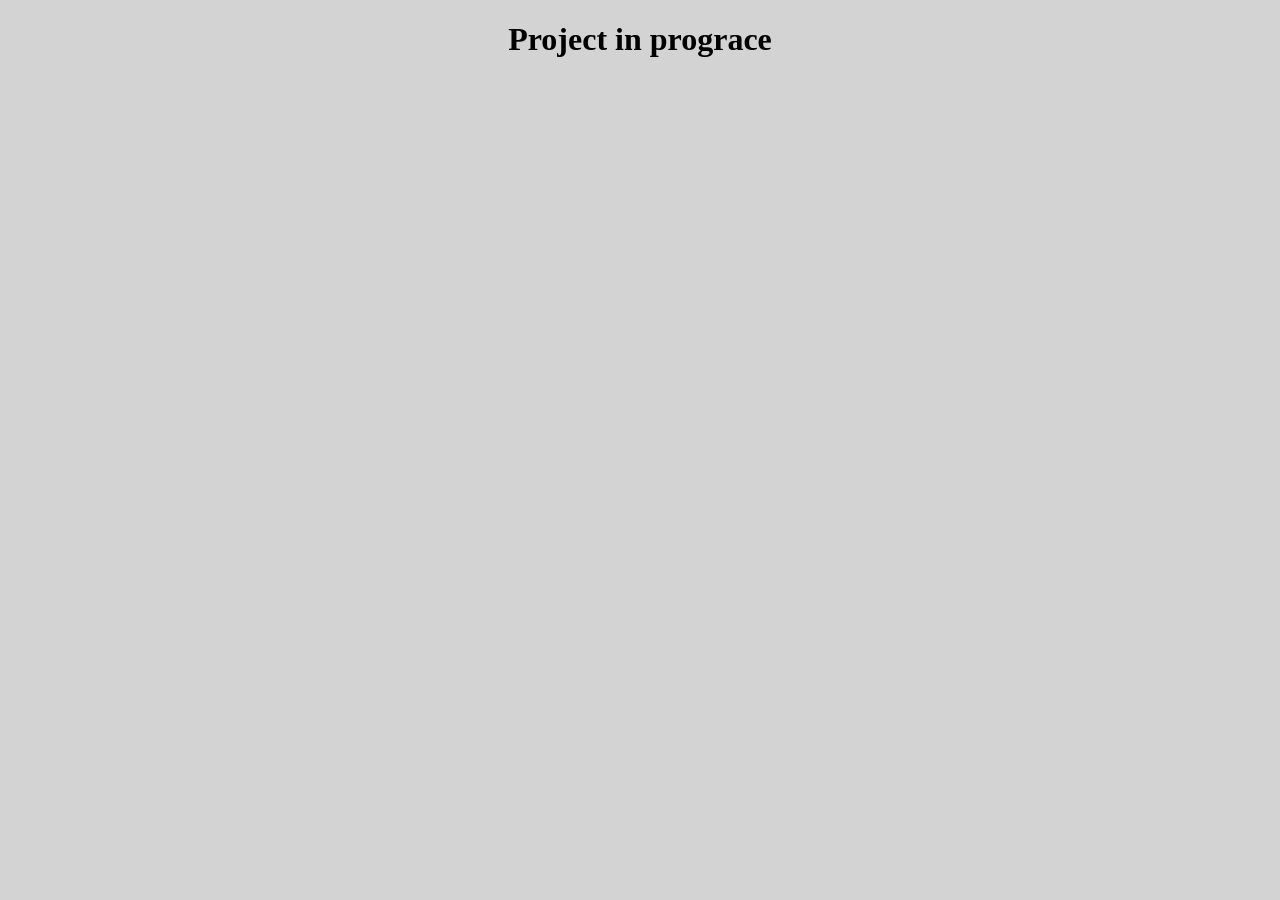
==== shelter/index.html @ 6460d722 "feat: add style file" ====
<!DOCTYPE html>
<html lang="en">

<head>
    <meta charset="UTF-8">
    <meta name="viewport" content="width=device-width, initial-scale=1.0">
    <link rel="stylesheet" href="./src/scss/style.css">
    <link rel="shortcut icon" href="#!" type="image/x-icon">
    <title>Shelter</title>
</head>

<body>
    <h1>
        Project in prograce
    </h1>

    <script src="./index.js"></script>
</body>

</html>
---- shelter/src/scss/style.css ----
body {
  background-color: lightgray;
  display: flex;
  justify-content: center;
  align-items: center;
  width: 100%;
  margin: 0 auto;
  height: 100%;
}/*# sourceMappingURL=style.css.map */
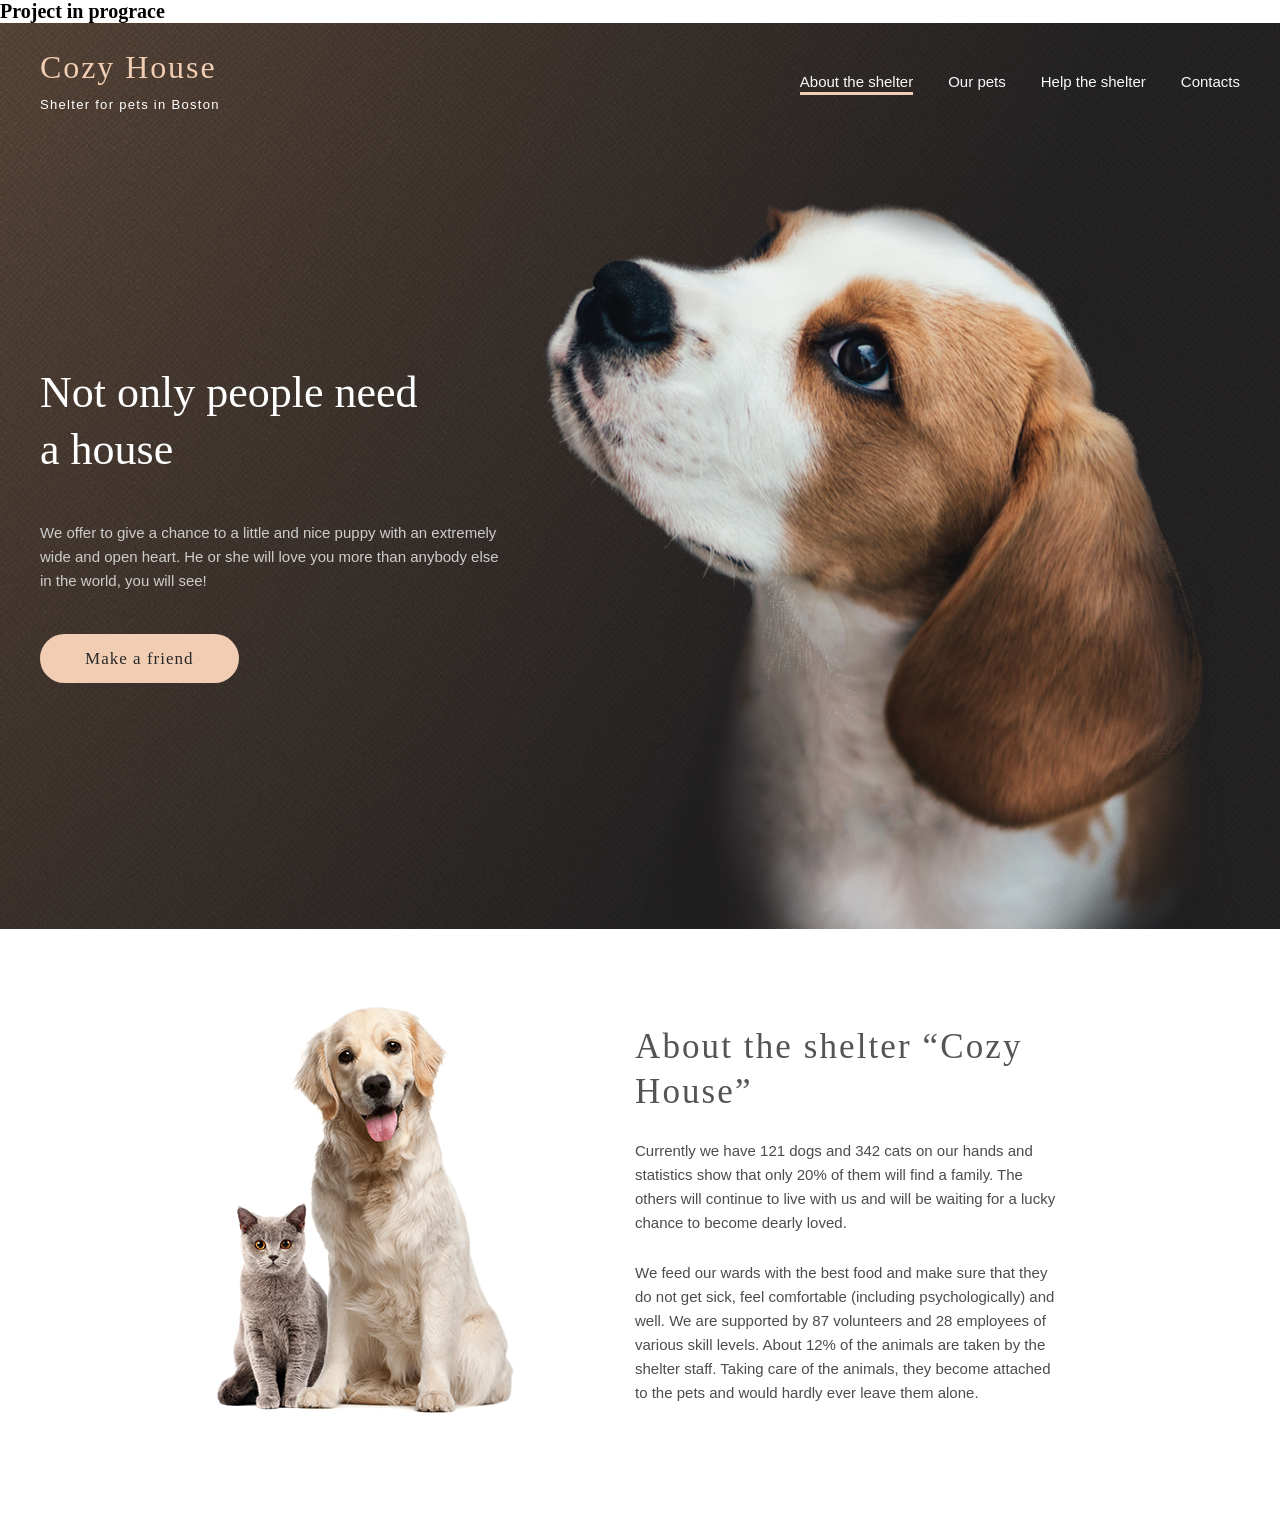
==== commit 75a95092: "feat:add head and about sections" ====
--- a/shelter/index.html
+++ b/shelter/index.html
@@ -5,7 +5,7 @@
     <meta charset="UTF-8">
     <meta name="viewport" content="width=device-width, initial-scale=1.0">
     <link rel="stylesheet" href="./src/scss/style.css">
-    <link rel="shortcut icon" href="#!" type="image/x-icon">
+    <link rel="shortcut icon" href="./assets/favicon/start-screen-puppy.ico" type="image/x-icon">
     <title>Shelter</title>
 </head>
 
@@ -13,7 +13,94 @@
     <h1>
         Project in prograce
     </h1>
-
+    <header class="header ">
+        <div class="wrapper wrap">
+            <div class="logo">
+                <h2 class="logo font-Georgia">
+                    <a href="#!" class="logo-link">
+                        Cozy House
+                    </a>
+                </h2>
+                <p class="logo-text font-Arial">
+                    Shelter for pets in Boston
+                </p>
+            </div>
+            <nav class="header-nav">
+                <ul class="header-list">
+                    <li class="header-item">
+                        <a href="#!" class="header-link active disabled-cursor text-nav-links font-Arial">
+                            About the shelter
+                        </a>
+                    </li>
+                    <li class="header-item">
+                        <a href="./assets/pages/pets.html" class="header-link text-nav-links font-Arial">
+                            Our pets
+                        </a>
+                    </li>
+                    <li class="header-item">
+                        <a href="#help" class="header-link text-nav-links font-Arial">
+                            Help the shelter
+                        </a>
+                    </li>
+                    <li class="header-item">
+                        <a href="#contacts" class="header-link text-nav-links font-Arial">
+                            Contacts
+                        </a>
+                    </li>
+                </ul>
+            </nav>
+        </div>
+        <section class="not-only wrap">
+            <div class="not-only__container">
+                <div class="not-only__content">
+                    <h1 class="not-only__h1 font-Georgia">
+                        Not only people need a house
+                    </h1>
+                    <p class="not-only__text font-Arial">
+                        We offer to give a chance to a little and nice puppy with an extremely wide and open
+                        heart.
+                        He or she will love you more than anybody else in the world, you will see!
+                    </p>
+                    <a href="#friends" class="btn font-Georgia not-only__btn">Make a friend
+                        <!-- <button class="btn not-only__btn font-Georgia">
+                            Make a friend
+                        </button> -->
+                    </a>
+                </div>
+                <img src="./src/img/start-screen-puppy.png" alt="dog" class="not-only__img">
+            </div>
+        </section>
+    </header>
+    <main class="main">
+        <div class="wrpper">
+            <section class="about">
+                <div class="wrap">
+                    <div class="about-container">
+                        <img src="./src/img/about-pets.png" alt="dogs" class="about-img">
+                        <div class="about-contant">
+                            <h2 class="about__h2 font-Georgia text-h2-dark">
+                                About the shelter “Cozy House”
+                            </h2>
+                            <p class="about__text font-Arial about__text-first text-p-dark">
+                                Currently we have 121 dogs and 342 cats on our hands and statistics show that only 20%
+                                of
+                                them will find a family. The others will continue to live with us and will be waiting
+                                for a
+                                lucky chance to become dearly loved.
+                            </p>
+                            <p class="about__text font-Arial text-p-dark">
+                                We feed our wards with the best food and make sure that they do not get sick, feel
+                                comfortable (including psychologically) and well. We are supported by 87 volunteers and
+                                28 employees of various skill levels. About 12% of the animals are taken by the shelter
+                                staff. Taking care of the animals, they become attached to the pets and would hardly
+                                ever leave them alone.
+                            </p>
+                        </div>
+                    </div>
+                </div>
+            </section>
+        </div>
+    </main>
     <script src="./index.js"></script>
 </body>
 
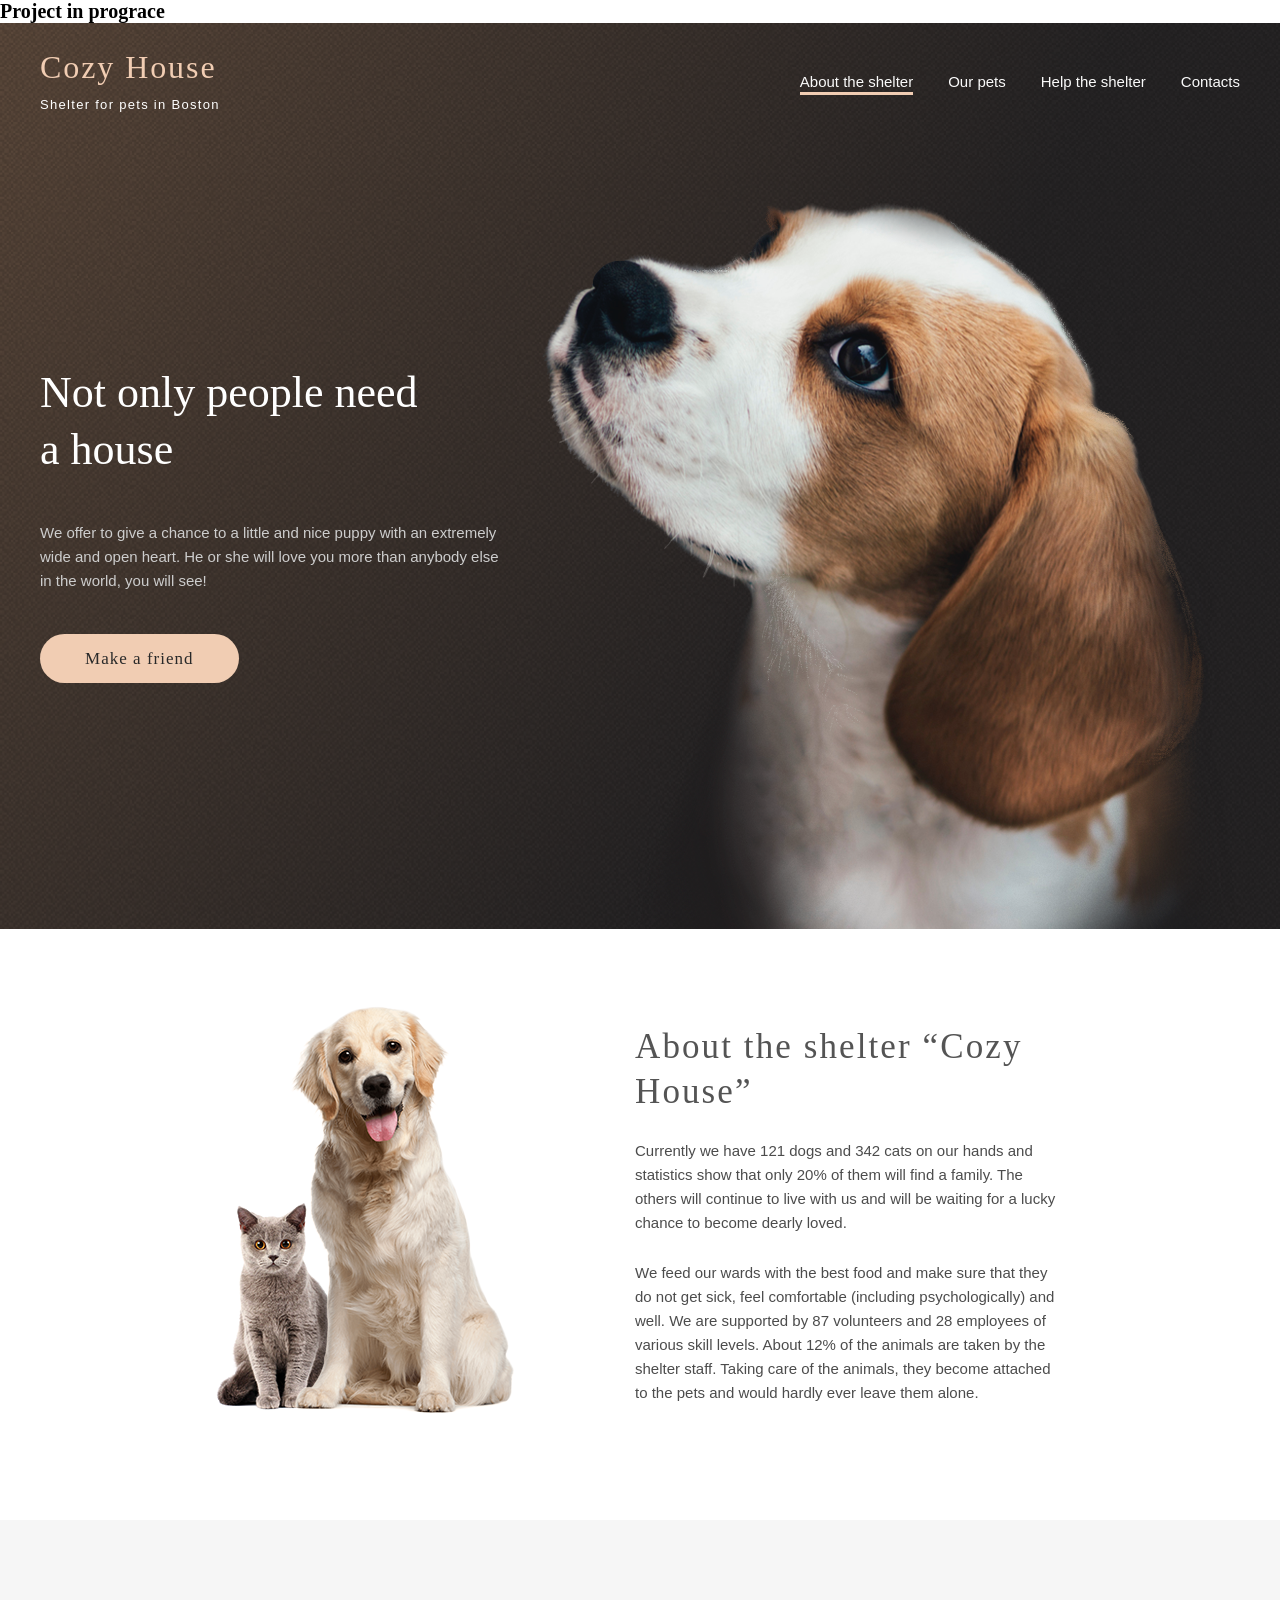
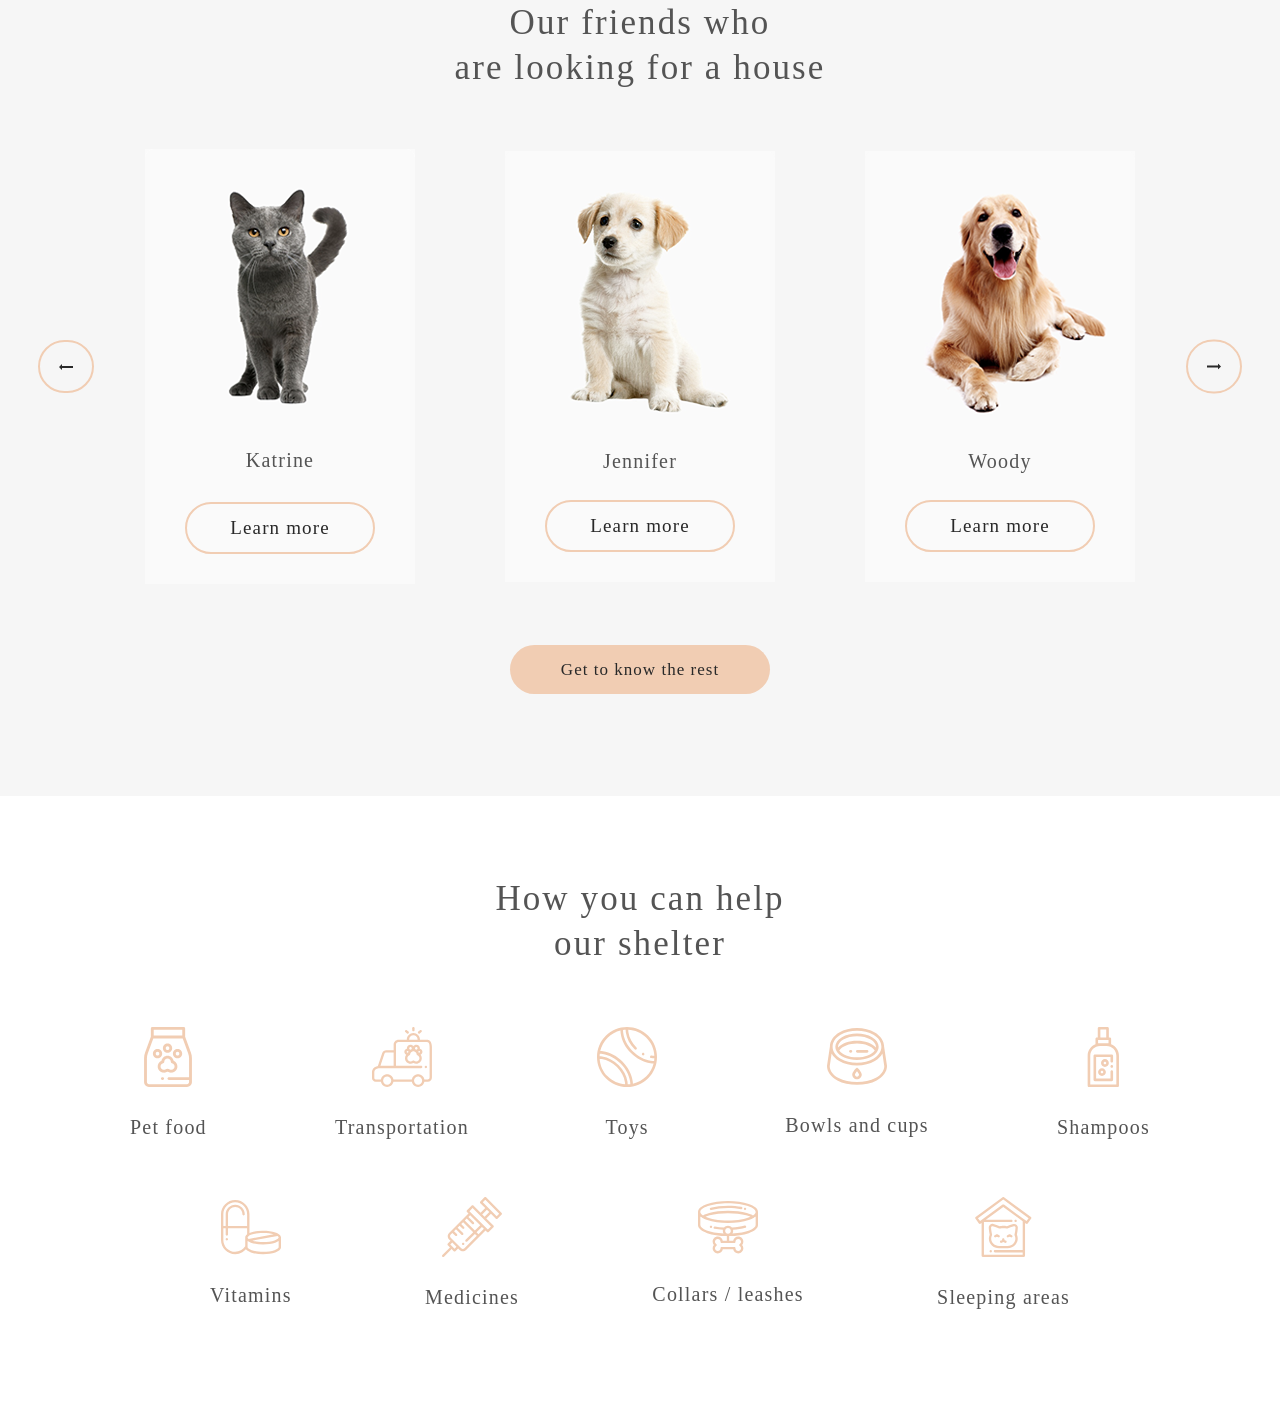
==== commit 63f42772: "feat: add our-friends and help sections" ====
--- a/shelter/index.html
+++ b/shelter/index.html
@@ -99,6 +99,280 @@
                     </div>
                 </div>
             </section>
+            <section id="friends" class="our-friends">
+                <div class="wrap">
+                    <h2 class="our-friends__h2 font-Georgia text-h2-dark">
+                        Our friends who
+                        <br>
+                        are looking for a house
+                    </h2>
+                    <div class="our-friends__container">
+                        <div class="arrow arrow-right">
+                            <svg class="slide-arrow" width="14" height="6" viewBox="0 0 14 6" fill="none"
+                                xmlns="http://www.w3.org/2000/svg">
+                                <path d="M14 2V4H3V6L0 3L3 0V2H14Z" fill="#292929" />
+                            </svg>
+                        </div>
+                        <div class="our-friend__cards">
+                            <div class="our-friends__card-content">
+                                <img src="./src/img/pets-katrine.png" alt="cat" class="pet-image">
+                                <h4 class="our-friends__card-h4 text-h4-dark">
+                                    Katrine
+                                </h4>
+                                <button class="our-friend_card-btn btn-friends">
+                                    Learn more
+                                </button>
+                            </div>
+                            <div class="our-friends__card-content">
+                                <img src="./src/img/pets-jennifer.png" alt="cat" class="pet-image">
+                                <h4 class="our-friends__card-text text-h4-dark">
+                                    Jennifer
+                                </h4>
+                                <button class="our-friend_card-btn btn-friends">
+                                    Learn more
+                                </button>
+                            </div>
+                            <div class="our-friends__card-content">
+                                <img src="./src/img/pets-woody.png" alt="cat" class="pet-image">
+                                <h4 class="our-friends__card-text text-h4-dark">
+                                    Woody
+                                </h4>
+                                <button class="our-friend_card-btn btn-friends">
+                                    Learn more
+                                </button>
+                            </div>
+                        </div>
+                        <div class="arrow arrow-left">
+                            <svg class="slide-arrow" width="14" height="6" viewBox="0 0 14 6" fill="none"
+                                xmlns="http://www.w3.org/2000/svg">
+                                <path d="M14 2V4H3V6L0 3L3 0V2H14Z" fill="#292929" />
+                            </svg>
+                        </div>
+                    </div>
+                    <a href="./src/pages/pets.html" class="our-friends-link btn">
+                        Get to know the rest
+                    </a>
+                    <div class="stretch"></div>
+                </div>
+            </section>
+            <section id="help" class="help">
+                <div class="wrap">
+                    <h2 class="help-h2 font-Georgia text-h2-dark">
+                        How you can help
+                        <br>
+                        our shelter
+                    </h2>
+                    <div class="help-container">
+                        <div class="help-card">
+                            <div class="help-picture">
+                                <svg width="48" height="60" viewBox="0 0 48 60" fill="none"
+                                    xmlns="http://www.w3.org/2000/svg">
+                                    <path
+                                        d="M46.8978 25.4978L41.1429 9.7473V1.42852C41.1429 0.639609 40.5032 0 39.7144 0H8.28585C7.49694 0 6.85733 0.639727 6.85733 1.42852V9.74719L1.10214 25.4978C0.419274 27.3636 0.0703893 29.335 0.0714747 31.3219V55.0765C0.0714747 57.7913 2.28011 60 4.99499 60H43.005C45.7199 60 47.9285 57.7913 47.9285 55.0765V31.3219C47.9285 29.329 47.5817 27.3694 46.8978 25.4978ZM9.71425 2.85715H38.2857V8.57145H9.71425V2.85715ZM45.0715 50.1321H24.9077C24.1188 50.1321 23.4792 50.7718 23.4792 51.5606C23.4792 52.3495 24.1189 52.9891 24.9077 52.9891H45.0715V55.0763C45.0715 56.2157 44.1445 57.1427 43.005 57.1427H4.99499C3.85558 57.1427 2.92862 56.2158 2.92862 55.0763V31.3219C2.92774 29.6695 3.21788 28.03 3.78573 26.4783L9.28475 11.4286H38.7152L44.2142 26.4783C44.7821 28.03 45.0722 29.6695 45.0714 31.3219L45.0715 50.1321Z"
+                                        fill="#F1CDB3" />
+                                    <path
+                                        d="M29.6169 33.805C29.1505 30.8772 26.6078 28.632 23.5505 28.632C20.4932 28.632 17.9504 30.8772 17.484 33.805C15.067 34.7989 13.4857 37.2756 13.6899 39.9659C13.9175 42.9637 16.3506 45.392 19.349 45.6148C20.5071 45.7011 21.6572 45.4628 22.6751 44.9259C23.2315 44.6328 23.8697 44.6326 24.4256 44.926C25.3085 45.3908 26.2914 45.6331 27.2891 45.632C27.4429 45.632 27.5974 45.6263 27.7516 45.6149C30.7502 45.3923 33.1832 42.9638 33.411 39.966C33.6152 37.2756 32.0339 34.7989 29.6169 33.805ZM30.562 39.7495C30.4405 41.35 29.1415 42.6466 27.5402 42.7655C26.9176 42.8126 26.3013 42.6851 25.7586 42.3986C25.0781 42.0394 24.3201 41.8517 23.5506 41.8517C22.781 41.8517 22.0231 42.0394 21.3425 42.3986C20.7999 42.6849 20.1849 42.8123 19.5608 42.7655C17.9597 42.6467 16.6606 41.3501 16.5391 39.7495C16.4143 38.1062 17.5296 36.6124 19.1331 36.2746C19.4588 36.206 19.7503 36.0259 19.9573 35.7653C20.1643 35.5047 20.2739 35.18 20.2671 34.8473L20.2648 34.775C20.2648 32.9632 21.7386 31.4893 23.5505 31.4893C25.3623 31.4893 26.8362 32.9632 26.8362 34.7698L26.834 34.8473C26.827 35.1801 26.9366 35.5048 27.1436 35.7654C27.3507 36.026 27.6423 36.2061 27.968 36.2746C29.5717 36.6124 30.6868 38.1062 30.562 39.7495Z"
+                                        fill="#F1CDB3" />
+                                    <path
+                                        d="M23.5506 25.7751C26.1108 25.7751 28.1934 23.6924 28.1934 21.1322C28.1934 18.572 26.1108 16.4893 23.5506 16.4893C20.9904 16.4893 18.9077 18.5721 18.9077 21.1322C18.9077 23.6923 20.9906 25.7751 23.5506 25.7751ZM23.5506 19.3465C24.5353 19.3465 25.3363 20.1475 25.3363 21.1322C25.3363 22.1169 24.5353 22.9179 23.5506 22.9179C22.5659 22.9179 21.7649 22.1169 21.7649 21.1322C21.7649 20.1475 22.566 19.3465 23.5506 19.3465Z"
+                                        fill="#F1CDB3" />
+                                    <path
+                                        d="M18.1935 26.6561C18.1935 24.0959 16.1107 22.0132 13.5506 22.0132C10.9905 22.0132 8.90777 24.096 8.90777 26.6561C8.90777 29.2162 10.9904 31.2989 13.5506 31.2989C16.1108 31.2989 18.1935 29.2162 18.1935 26.6561ZM13.5506 28.4418C12.5659 28.4418 11.7649 27.6408 11.7649 26.6561C11.7649 25.6714 12.5659 24.8704 13.5506 24.8704C14.5353 24.8704 15.3363 25.6714 15.3363 26.6561C15.3363 27.6408 14.5352 28.4418 13.5506 28.4418Z"
+                                        fill="#F1CDB3" />
+                                    <path
+                                        d="M33.5506 22.0131C30.9904 22.0131 28.9077 24.0959 28.9077 26.656C28.9077 29.216 30.9906 31.2988 33.5506 31.2988C36.1107 31.2988 38.1934 29.2162 38.1934 26.656C38.1934 24.0958 36.1107 22.0131 33.5506 22.0131ZM33.5506 28.4418C32.5658 28.4418 31.7649 27.6408 31.7649 26.6561C31.7649 25.6714 32.5659 24.8704 33.5506 24.8704C34.5353 24.8704 35.3363 25.6714 35.3363 26.6561C35.3363 27.6408 34.5353 28.4418 33.5506 28.4418Z"
+                                        fill="#F1CDB3" />
+                                    <path
+                                        d="M18.6934 50.1322H18.3465C17.5576 50.1322 16.918 50.7719 16.918 51.5607C16.918 52.3496 17.5577 52.9892 18.3465 52.9892H18.6934C19.4823 52.9892 20.1219 52.3495 20.1219 51.5607C20.122 50.7719 19.4824 50.1322 18.6934 50.1322Z"
+                                        fill="#F1CDB3" />
+                                </svg>
+                            </div>
+                            <h4 class="help__card-h4 text-h4-dark">
+                                Pet food
+                            </h4>
+                        </div>
+                        <div class="help-card">
+                            <div class="help-picture">
+                                <svg width="61" height="60" viewBox="0 0 61 60" fill="none"
+                                    xmlns="http://www.w3.org/2000/svg">
+                                    <path
+                                        d="M56.0044 12.7115H48.9814V12.5095C48.9814 8.87665 46.026 5.92118 42.3932 5.92118C38.7603 5.92118 35.8049 8.87665 35.8049 12.5095V12.7115H27.5571C24.8414 12.7115 22.6321 14.9209 22.6321 17.6365V23.2009H15.2458C13.4838 23.2009 11.9176 24.2562 11.2558 25.8893C11.2462 25.9133 11.2373 25.9375 11.2291 25.962L6.96808 38.8689C6.9294 38.8919 6.88007 38.9191 6.81866 38.9498C6.57503 39.0714 6.11929 39.2568 5.33507 39.4484C4.09062 39.7499 2.9839 40.4616 2.19323 41.4688C1.40255 42.4759 0.973964 43.72 0.976513 45.0004V51.0987C0.976513 53.1406 2.63765 54.8018 4.67952 54.8018L9.90374 54.802C10.4553 57.7562 13.0514 59.9999 16.1632 59.9999C19.2749 59.9999 21.8709 57.7561 22.4226 54.8021L40.8472 54.8024C41.3989 57.7564 43.9949 59.9999 47.1066 59.9999C50.2181 59.9999 52.8141 57.7565 53.3659 54.8026L56.6836 54.8027C59.2232 54.8027 60.9294 53.0963 60.9294 50.5568V20.08C60.9294 13.4295 57.4851 12.7115 56.0044 12.7115ZM38.1486 12.5095C38.1486 10.169 40.0527 8.26493 42.3932 8.26493C44.7336 8.26493 46.6377 10.169 46.6377 12.5095V12.7115H38.1486V12.5095ZM13.4413 26.7379C13.591 26.3833 13.8422 26.0809 14.1632 25.8686C14.4842 25.6563 14.8609 25.5436 15.2457 25.5447H22.6319V38.8266H9.45022L13.4413 26.7379ZM16.1632 57.6562C13.9435 57.6562 12.1377 55.8504 12.1377 53.6307C12.1377 53.6033 12.1392 53.5762 12.1398 53.5488C12.1406 53.5069 12.1408 53.465 12.143 53.4234C12.1433 53.4168 12.1441 53.4104 12.1445 53.4038C12.2626 51.2894 14.02 49.6052 16.1632 49.6052C18.1026 49.6052 19.7262 50.9841 20.105 52.8129L20.1067 52.82C20.1194 52.882 20.1305 52.9445 20.1403 53.0076L20.1422 53.018C20.1492 53.0638 20.1544 53.1101 20.1598 53.1564C20.1622 53.1775 20.1656 53.1983 20.1677 53.2194C20.1714 53.2554 20.1734 53.2921 20.176 53.3285C20.1784 53.3602 20.1817 53.3916 20.1833 53.4235C20.185 53.4563 20.185 53.4896 20.1858 53.5226C20.1867 53.5586 20.1885 53.5944 20.1885 53.6306C20.1887 55.8504 18.3828 57.6562 16.1632 57.6562ZM47.1066 57.6562C44.8869 57.6562 43.081 55.8504 43.081 53.6307C43.081 53.5783 43.083 53.5263 43.085 53.4743C43.0856 53.4576 43.0855 53.4405 43.0863 53.4238C43.0883 53.3852 43.0921 53.3471 43.0951 53.3088C43.0975 53.2791 43.0989 53.2491 43.1019 53.2196C43.1032 53.207 43.1053 53.1947 43.1066 53.1823C43.1202 53.06 43.1386 52.939 43.163 52.8203C43.1637 52.8168 43.1646 52.8134 43.1654 52.8099C43.5455 50.9826 45.168 49.6053 47.1066 49.6053C47.6614 49.6053 48.1905 49.7181 48.6719 49.9222C50.1163 50.5341 51.1319 51.966 51.1319 53.6308C51.1319 55.8504 49.3262 57.6562 47.1066 57.6562ZM56.6836 52.4588L53.3678 52.4587C53.3639 52.4379 53.3589 52.4175 53.3548 52.3968C53.3272 52.2591 53.2954 52.1222 53.2595 51.9864C53.2435 51.927 53.2267 51.8679 53.209 51.809C53.198 51.7724 53.1872 51.7358 53.1757 51.6994C53.156 51.6382 53.1353 51.5772 53.1137 51.5166C53.1022 51.4842 53.0913 51.4513 53.0793 51.4191C53.0531 51.3492 53.0257 51.2799 52.997 51.211C52.988 51.1892 52.9798 51.1669 52.9705 51.1452C52.9318 51.0542 52.891 50.9641 52.8482 50.875C52.8428 50.8639 52.8369 50.8532 52.8315 50.8422C52.7941 50.7656 52.7552 50.6897 52.7148 50.6146C52.6999 50.5871 52.6841 50.5602 52.6689 50.5329C52.6367 50.4749 52.6036 50.4175 52.5696 50.3606C52.5511 50.3297 52.5319 50.2995 52.5128 50.2689C52.4605 50.1846 52.4061 50.1016 52.3495 50.0201C52.2939 49.9395 52.2365 49.8602 52.1773 49.7821C52.1403 49.7337 52.1026 49.6858 52.0643 49.6385C52.0414 49.6102 52.0189 49.5819 51.9956 49.554C51.9539 49.5043 51.9114 49.4553 51.8682 49.4069C51.8469 49.383 51.8262 49.3585 51.8045 49.3349C51.7507 49.2763 51.6958 49.2188 51.6398 49.1623C51.6278 49.1501 51.6163 49.1374 51.6041 49.1253C51.535 49.0563 51.4644 48.989 51.3922 48.9233C51.3769 48.9092 51.3608 48.896 51.3452 48.882C51.2887 48.8315 51.2316 48.7815 51.1732 48.7329C51.1476 48.7116 51.1213 48.6912 51.0954 48.6704C51.046 48.6304 50.996 48.5911 50.9455 48.5525C50.9157 48.53 50.8856 48.5081 50.8555 48.4861C50.7281 48.3927 50.5972 48.3043 50.463 48.221C50.4302 48.2004 50.3973 48.1802 50.364 48.1602C50.3121 48.1292 50.2596 48.0993 50.2068 48.0698C50.1743 48.0516 50.1419 48.0331 50.1091 48.0155C50.0517 47.9847 49.9935 47.9553 49.935 47.9262C49.9059 47.9117 49.8772 47.8966 49.8479 47.8826C49.7713 47.8461 49.694 47.8111 49.616 47.7776C49.6041 47.7725 49.5923 47.7667 49.5803 47.7616C49.4896 47.7233 49.398 47.6871 49.3056 47.6531C49.2792 47.6433 49.2524 47.6348 49.2258 47.6254C49.1594 47.602 49.093 47.5789 49.0257 47.5575C48.9905 47.5464 48.9548 47.5363 48.9193 47.5258C48.8597 47.5081 48.7999 47.4906 48.7396 47.4746C48.7009 47.4643 48.662 47.4549 48.623 47.4453C48.5245 47.421 48.4254 47.3992 48.3259 47.3798C48.2669 47.3684 48.2078 47.3578 48.1485 47.348C48.1078 47.3413 48.0671 47.3345 48.0262 47.3287C47.9646 47.3199 47.9028 47.3121 47.841 47.3051C47.8017 47.3006 47.7626 47.2956 47.7231 47.2919C47.6545 47.2856 47.5859 47.2803 47.5172 47.2762C47.4835 47.2741 47.4503 47.271 47.4165 47.2694C47.3132 47.2643 47.2098 47.2617 47.1064 47.2615C47.0025 47.2615 46.8991 47.2645 46.7964 47.2694C46.7626 47.271 46.7292 47.2741 46.6956 47.2762C46.6268 47.2806 46.5581 47.2853 46.4899 47.2919C46.4503 47.2958 46.4112 47.3007 46.3718 47.3052C46.3099 47.3124 46.2482 47.3199 46.1869 47.3288C46.1459 47.3348 46.105 47.3415 46.0642 47.3483C45.9641 47.3649 45.8644 47.3838 45.7651 47.4049C45.7068 47.4175 45.6486 47.431 45.5906 47.4453C45.5512 47.4549 45.512 47.4645 45.473 47.4748C45.4132 47.4906 45.354 47.5079 45.295 47.5254C45.2589 47.5362 45.2225 47.5464 45.1867 47.5578C45.121 47.5788 45.0556 47.601 44.9906 47.6242C44.9627 47.6341 44.9345 47.6431 44.9067 47.6534C44.8146 47.6874 44.7234 47.7233 44.6334 47.7613C44.6185 47.7677 44.604 47.7747 44.5891 47.7812C44.514 47.8136 44.4395 47.847 44.3659 47.8822C44.3348 47.897 44.3045 47.913 44.2737 47.9283C44.2172 47.9566 44.1607 47.9849 44.1051 48.0147C44.0708 48.0331 44.0369 48.0524 44.003 48.0715C43.9518 48.1001 43.901 48.1293 43.8506 48.1592C43.7321 48.2304 43.6158 48.3051 43.5019 48.3833C43.4545 48.416 43.4076 48.4494 43.3611 48.4835C43.3291 48.5068 43.297 48.53 43.2655 48.5539C43.2173 48.5904 43.1701 48.6281 43.123 48.6659C43.0946 48.6888 43.0659 48.711 43.0379 48.7343C42.9838 48.7795 42.9308 48.826 42.8782 48.8727C42.8586 48.8901 42.8386 48.9069 42.8193 48.9244C42.7481 48.9892 42.6785 49.0556 42.6104 49.1235C42.5932 49.1406 42.5769 49.1587 42.5598 49.176C42.5093 49.2276 42.4591 49.2795 42.4103 49.3328C42.3859 49.3595 42.3623 49.387 42.3384 49.414C42.2982 49.4594 42.2583 49.5049 42.2194 49.5514C42.1941 49.5817 42.1694 49.6126 42.1447 49.6434C42.1086 49.6881 42.073 49.7331 42.0381 49.7788C41.9544 49.889 41.8742 50.0018 41.7975 50.1169C41.7655 50.165 41.7346 50.2137 41.704 50.2627C41.683 50.2962 41.6618 50.3296 41.6415 50.3635C41.6099 50.4161 41.5796 50.4695 41.5496 50.5232C41.5321 50.5545 41.5139 50.5854 41.4968 50.6172C41.4607 50.684 41.4264 50.752 41.3927 50.8202C41.3832 50.8394 41.373 50.858 41.3638 50.8774C41.3216 50.965 41.2815 51.0536 41.2434 51.143C41.2318 51.1703 41.2214 51.1982 41.2102 51.2258C41.1843 51.2889 41.1587 51.3523 41.1348 51.4165C41.1214 51.4524 41.1094 51.4887 41.0966 51.5247C41.0764 51.5817 41.057 51.6389 41.0384 51.6964C41.0258 51.7355 41.0142 51.7751 41.0024 51.8146C40.9736 51.911 40.9471 52.008 40.923 52.1056C40.9091 52.162 40.8961 52.2187 40.8837 52.2758C40.8746 52.3171 40.8657 52.3585 40.8575 52.4001C40.8537 52.4198 40.8489 52.4391 40.8452 52.4588L22.4241 52.4585C22.4202 52.4382 22.4154 52.4181 22.4114 52.3979C22.4035 52.3578 22.3949 52.3181 22.3863 52.2783C22.3523 52.1215 22.3122 51.9659 22.2662 51.8122C22.2548 51.774 22.2435 51.7358 22.2314 51.6978C22.2124 51.6389 22.1926 51.5804 22.1719 51.5221C22.1596 51.4872 22.1477 51.452 22.1348 51.4174C22.1104 51.3522 22.0848 51.2875 22.0581 51.2232C22.0473 51.1967 22.0372 51.1697 22.026 51.1435C21.9878 51.0538 21.9476 50.965 21.9053 50.8771C21.8967 50.8594 21.8873 50.8423 21.8787 50.8247C21.8444 50.7548 21.8089 50.6855 21.772 50.6169C21.7554 50.5859 21.7376 50.5556 21.7203 50.525C21.6899 50.4707 21.6593 50.4166 21.6273 50.3634C21.6071 50.3297 21.5862 50.2968 21.5654 50.2636C21.5347 50.2143 21.5034 50.1654 21.4713 50.1169C21.3946 50.0019 21.3144 49.8893 21.2309 49.7792C21.196 49.7335 21.1604 49.6885 21.1243 49.6438C21.0995 49.613 21.0748 49.582 21.0494 49.5516C21.0105 49.5055 20.971 49.4598 20.9309 49.4147C20.9067 49.3876 20.883 49.3599 20.8585 49.3331C20.8103 49.2803 20.7606 49.2289 20.7105 49.1778C20.693 49.1599 20.6762 49.1413 20.6584 49.1238C20.5904 49.0559 20.5209 48.9897 20.4499 48.925C20.4302 48.907 20.4096 48.89 20.3897 48.8722C20.3376 48.8255 20.2848 48.7798 20.2312 48.7349C20.2029 48.7114 20.1738 48.6888 20.1451 48.6657C20.0985 48.6282 20.0516 48.5908 20.0038 48.5546C19.972 48.5304 19.9397 48.5071 19.9075 48.4836C19.8612 48.4497 19.8145 48.4165 19.7674 48.3838C19.6868 48.3285 19.6049 48.2749 19.5219 48.2232C19.4875 48.2016 19.4528 48.1803 19.418 48.1594C19.3679 48.1296 19.3174 48.1006 19.2666 48.0722C19.2323 48.053 19.1982 48.0336 19.1635 48.0151C19.1082 47.9856 19.0525 47.957 18.9963 47.9293C18.9651 47.9137 18.9343 47.8975 18.9028 47.8824C18.8301 47.8478 18.7567 47.8146 18.6827 47.7827C18.6669 47.7758 18.6514 47.7683 18.6355 47.7615C18.5454 47.7234 18.4544 47.6875 18.3626 47.6536C18.3343 47.6432 18.3056 47.6341 18.2771 47.624C18.2127 47.601 18.1478 47.579 18.0826 47.558C18.0465 47.5465 18.0098 47.5362 17.9734 47.5254C17.9146 47.5078 17.8556 47.491 17.7963 47.4751C17.7571 47.4646 17.7176 47.455 17.6781 47.4454C17.5217 47.4067 17.3639 47.3743 17.2049 47.3484C17.1641 47.3417 17.1233 47.3349 17.0822 47.3289C17.0206 47.3202 16.9589 47.3123 16.8971 47.3054C16.8579 47.3008 16.8187 47.2959 16.7792 47.292C16.7107 47.2857 16.6421 47.2805 16.5734 47.2763C16.5397 47.2742 16.5064 47.2711 16.4727 47.2695C16.3694 47.2644 16.266 47.2618 16.1626 47.2617C16.0587 47.2617 15.9554 47.2646 15.8525 47.2695C15.8188 47.2711 15.7854 47.2742 15.7517 47.2763C15.683 47.2808 15.6143 47.2854 15.5461 47.292C15.5065 47.2959 15.4672 47.3008 15.4278 47.3054C15.3662 47.3123 15.3046 47.3202 15.2432 47.3289C15.2019 47.3349 15.161 47.3417 15.1201 47.3484C15.02 47.3648 14.9203 47.3837 14.8212 47.405C14.763 47.4175 14.7053 47.431 14.6476 47.4452C14.6079 47.4549 14.568 47.4646 14.5287 47.4751C14.4698 47.4909 14.4112 47.5076 14.3529 47.5251C14.3161 47.536 14.2791 47.5465 14.2425 47.558C14.178 47.5784 14.1143 47.6007 14.0507 47.6231C14.0212 47.6334 13.9916 47.6429 13.9624 47.6536C13.8708 47.6875 13.7801 47.7231 13.6905 47.761C13.6724 47.7687 13.6547 47.7773 13.6366 47.7851C13.565 47.8162 13.4938 47.8481 13.4235 47.8817C13.3907 47.8974 13.3585 47.9143 13.326 47.9306C13.2712 47.9577 13.2168 47.9855 13.1628 48.0142C13.1272 48.0333 13.0922 48.0534 13.0569 48.0732C13.0072 48.1011 12.9576 48.1292 12.9088 48.1585C12.8252 48.2086 12.7427 48.2604 12.6614 48.3141C12.6262 48.3373 12.5913 48.3608 12.5566 48.3847C12.5107 48.4163 12.4655 48.4488 12.4203 48.4816C12.3869 48.506 12.3533 48.5302 12.3204 48.5553C12.2743 48.5903 12.2291 48.6263 12.184 48.6625C12.1536 48.6869 12.1229 48.7107 12.0932 48.7356C12.0424 48.7778 11.993 48.8214 11.9436 48.8651C11.9207 48.8854 11.8972 48.9051 11.8745 48.9257C11.8043 48.9898 11.7355 49.0554 11.6681 49.1225C11.6473 49.1433 11.6273 49.1651 11.6067 49.1862C11.56 49.2342 11.5134 49.2822 11.4682 49.3315C11.4418 49.3602 11.4165 49.3899 11.3907 49.4191C11.3525 49.4623 11.3144 49.5056 11.2775 49.5499C11.2508 49.5817 11.2248 49.6143 11.1988 49.6468C11.1641 49.6897 11.13 49.7331 11.0965 49.777C11.0376 49.8544 10.9804 49.9332 10.925 50.0132C10.9007 50.0482 10.8767 50.0835 10.8531 50.1189C10.8223 50.1653 10.7925 50.2123 10.7628 50.2594C10.7408 50.2946 10.7187 50.3295 10.6973 50.3651C10.667 50.4156 10.638 50.467 10.6091 50.5183C10.5903 50.5517 10.571 50.5847 10.5527 50.6185C10.519 50.6817 10.4863 50.7454 10.4546 50.8097C10.4432 50.8327 10.431 50.8552 10.4198 50.8784C10.3781 50.9651 10.3384 51.0529 10.3005 51.1417C10.2876 51.172 10.2762 51.2028 10.2637 51.2333C10.2391 51.2936 10.2146 51.354 10.1919 51.4151C10.178 51.4525 10.1653 51.4904 10.1521 51.5281C10.1326 51.5835 10.1134 51.639 10.0955 51.695C10.0826 51.7352 10.0706 51.7757 10.0585 51.8163C10.0423 51.871 10.0264 51.9258 10.0116 51.9811C9.98547 52.0781 9.96183 52.1757 9.94065 52.2739C9.93151 52.3161 9.92237 52.3581 9.91405 52.4007C9.9103 52.4199 9.90561 52.4389 9.90198 52.4581H4.67952C3.92999 52.4581 3.32026 51.8484 3.32026 51.0987V45.0004C3.31869 44.2451 3.57146 43.5113 4.03784 42.9171C4.50422 42.323 5.15705 41.9032 5.89112 41.7254C6.55897 41.5621 7.13261 41.376 7.60101 41.1705H50.1626C50.8097 41.1705 51.3344 40.6458 51.3344 39.9986C51.3344 39.3515 50.8097 38.8267 50.1626 38.8267H24.9758V17.6365C24.9758 16.2133 26.1339 15.0552 27.5571 15.0552H56.0042C58.2503 15.0552 58.5855 18.2034 58.5855 20.08V50.5567C58.5855 52.2118 57.3939 52.4588 56.6836 52.4588Z"
+                                        fill="#F1CDB3" />
+                                    <path
+                                        d="M51.4371 24.8147C51.4372 23.2763 50.3567 21.9863 48.9149 21.6615C48.9226 21.5806 48.9287 21.4992 48.9311 21.4169C48.9579 20.4633 48.6017 19.5567 47.9282 18.864C47.2432 18.1596 46.2866 17.7557 45.3034 17.7557C44.1154 17.7557 43.0573 18.3338 42.3948 19.2239C41.7328 18.3338 40.6738 17.7557 39.4831 17.7557C38.5086 17.7557 37.5586 18.1544 36.8767 18.8498C36.1995 19.5402 35.8367 20.4483 35.8552 21.4064C35.8568 21.4923 35.8627 21.5773 35.8703 21.6618C34.4291 21.987 33.3492 23.2766 33.3492 24.8147C33.3492 26.1163 34.1229 27.2399 35.2341 27.7519C34.4513 28.7206 33.9945 29.9464 33.9945 31.2423C33.9945 34.3028 36.4843 36.7927 39.5448 36.7927C40.5529 36.7927 41.537 36.5172 42.3932 36.0051C43.254 36.5202 44.2384 36.7924 45.2415 36.7927C48.302 36.7927 50.7919 34.3028 50.7919 31.2423C50.7919 29.9462 50.3351 28.7206 49.5523 27.7519C50.6636 27.2399 51.4371 26.1163 51.4371 24.8147ZM45.3034 20.0996C45.6574 20.0996 46.0016 20.2448 46.2478 20.4979C46.4762 20.7328 46.597 21.0357 46.5883 21.3508C46.568 22.0692 45.9856 22.6602 45.2898 22.6682C45.1034 22.668 44.9191 22.6279 44.7495 22.5505C44.7285 22.5408 44.7079 22.5304 44.6868 22.5209C44.58 22.4646 44.4823 22.3927 44.3966 22.3077C44.1518 22.0648 44.0177 21.7384 44.0191 21.3885C44.022 20.6778 44.5982 20.0996 45.3034 20.0996ZM38.5498 20.491C38.6712 20.3665 38.8163 20.2677 38.9766 20.2005C39.1369 20.1332 39.3091 20.0988 39.4829 20.0994C40.1903 20.0994 40.7664 20.6762 40.7672 21.3851C40.7681 21.5579 40.7343 21.7291 40.6678 21.8885C40.6013 22.048 40.5035 22.1925 40.3801 22.3135C40.2964 22.3959 40.2013 22.466 40.0978 22.5217C40.0595 22.5391 40.0221 22.5577 39.9843 22.5758C39.8315 22.6389 39.6675 22.6704 39.5023 22.6683C38.7969 22.6567 38.212 22.0704 38.1983 21.3613C38.192 21.0374 38.3169 20.7285 38.5498 20.491ZM35.693 24.8148C35.6929 24.3245 36.0918 23.9257 36.5818 23.9257C37.0722 23.9257 37.4709 24.3245 37.4709 24.8148C37.4709 24.9155 37.4534 25.0118 37.4224 25.1022C37.3931 25.1611 37.3649 25.2207 37.3377 25.2808C37.1809 25.5341 36.9012 25.7038 36.582 25.7038C36.0918 25.7038 35.693 25.305 35.693 24.8148ZM45.2415 34.4492C44.4765 34.4489 43.7368 34.175 43.1561 33.6769C42.9438 33.4945 42.6731 33.3943 42.3932 33.3946C42.1133 33.3944 41.8426 33.4946 41.6303 33.6769C41.0496 34.175 40.3099 34.4489 39.5448 34.4492C37.7767 34.4492 36.3382 33.0107 36.3382 31.2426C36.3382 29.9023 37.1833 28.6919 38.4409 28.2307C38.6472 28.1551 38.8281 28.023 38.9629 27.8495C39.0977 27.676 39.181 27.4681 39.2033 27.2495C39.2362 26.9273 39.3176 26.6118 39.4447 26.3139C39.4865 26.2346 39.5256 26.1537 39.5608 26.0707C39.8716 25.4851 40.3571 25.0108 40.9498 24.7136C41.0008 24.6912 41.0511 24.6676 41.1011 24.6428C41.5085 24.4648 41.9485 24.3731 42.3932 24.3737C42.8513 24.3737 43.2875 24.4692 43.6828 24.6417C43.7327 24.6665 43.7831 24.6899 43.8341 24.7123C44.4279 25.0094 44.9143 25.4843 45.2256 26.0707C45.2608 26.1537 45.2999 26.2346 45.3416 26.3139C45.4688 26.6118 45.5502 26.9273 45.583 27.2495C45.6053 27.4681 45.6886 27.676 45.8235 27.8495C45.9583 28.023 46.1391 28.1551 46.3454 28.2307C47.6031 28.692 48.4481 29.9023 48.4481 31.2426C48.4481 33.0106 47.0097 34.4492 45.2415 34.4492ZM48.2045 25.7038C47.8853 25.7038 47.6056 25.5341 47.4488 25.2808C47.4216 25.2208 47.3933 25.1612 47.364 25.1022C47.3321 25.0097 47.3157 24.9126 47.3155 24.8148C47.3155 24.3245 47.7143 23.9257 48.2046 23.9257C48.6948 23.9257 49.0936 24.3245 49.0936 24.8148C49.0935 25.3049 48.6947 25.7038 48.2045 25.7038Z"
+                                        fill="#F1CDB3" />
+                                    <path
+                                        d="M56.0193 39.7758C56.0043 39.7007 55.9819 39.6273 55.9526 39.5566C55.9234 39.4857 55.8873 39.4178 55.8448 39.3539C55.8026 39.2897 55.7539 39.23 55.6995 39.1758C55.6452 39.1214 55.5856 39.0727 55.5214 39.0305C55.3933 38.9457 55.25 38.8864 55.0995 38.8559C54.9487 38.8254 54.7933 38.8254 54.6425 38.8559C54.5675 38.8712 54.4936 38.8934 54.4221 38.9227C54.3518 38.952 54.2839 38.9884 54.2206 39.0305C54.1561 39.0727 54.0964 39.1219 54.0425 39.1758C53.9884 39.2297 53.9392 39.2895 53.896 39.3539C53.8538 39.4172 53.8173 39.4852 53.7893 39.5566C53.76 39.627 53.7366 39.7008 53.7225 39.7758C53.7073 39.8508 53.6991 39.9281 53.6991 40.0043C53.6991 40.0803 53.7073 40.1578 53.7225 40.234C53.7366 40.3078 53.76 40.3816 53.7893 40.4531C53.8186 40.5234 53.855 40.5914 53.8971 40.6547C53.9392 40.7191 53.9884 40.7789 54.0425 40.8328C54.0964 40.8867 54.1561 40.9359 54.2206 40.9793C54.2839 41.0215 54.3518 41.0566 54.4221 41.0859C54.4936 41.1152 54.5675 41.1387 54.6425 41.1527C54.7176 41.168 54.7949 41.1762 54.871 41.1762C54.9471 41.1762 55.0246 41.168 55.0995 41.1527C55.1745 41.1387 55.2483 41.1152 55.3186 41.0859C55.3901 41.0566 55.4581 41.0215 55.5214 40.9793C55.5859 40.9359 55.6457 40.8867 55.6995 40.8328C55.7534 40.7789 55.8026 40.7191 55.8448 40.6547C55.8869 40.5914 55.9233 40.5234 55.9526 40.4531C55.9819 40.3816 56.0041 40.3078 56.0193 40.234C56.0346 40.1578 56.0427 40.0803 56.0427 40.0043C56.0427 39.9281 56.0346 39.8508 56.0193 39.7758Z"
+                                        fill="#F1CDB3" />
+                                    <path
+                                        d="M42.3932 0C41.7461 0 41.2213 0.524648 41.2213 1.17188V3.13359C41.2213 3.78082 41.7461 4.30547 42.3932 4.30547C43.0404 4.30547 43.565 3.7807 43.565 3.13359V1.17188C43.565 0.524648 43.0404 0 42.3932 0Z"
+                                        fill="#F1CDB3" />
+                                    <path
+                                        d="M37.4562 4.55659L35.8205 3.27234C35.6995 3.1773 35.5609 3.10703 35.4127 3.06555C35.2645 3.02407 35.1096 3.01218 34.9568 3.03057C34.804 3.04896 34.6563 3.09727 34.5222 3.17273C34.3881 3.24819 34.2701 3.34934 34.1751 3.47038C33.7755 3.97944 33.8642 4.71608 34.3731 5.11569L36.0088 6.39995C36.2149 6.56221 36.4695 6.65035 36.7318 6.65015C36.9095 6.65039 37.0849 6.61017 37.2447 6.53253C37.4046 6.45488 37.5446 6.34186 37.6543 6.20202C38.054 5.69284 37.9653 4.9562 37.4562 4.55659Z"
+                                        fill="#F1CDB3" />
+                                    <path
+                                        d="M50.6113 3.47021C50.2117 2.96115 49.4752 2.87244 48.9659 3.27216L47.3302 4.55642C46.8211 4.95603 46.7324 5.69267 47.1321 6.20185C47.2417 6.34177 47.3818 6.45487 47.5416 6.53254C47.7015 6.61021 47.8769 6.65042 48.0546 6.6501C48.3169 6.65028 48.5716 6.56214 48.7776 6.3999L50.4133 5.11564C50.9224 4.71603 51.0111 3.97939 50.6113 3.47021Z"
+                                        fill="#F1CDB3" />
+                                </svg>
+                            </div>
+                            <h4 class="help__card-h4 text-h4-dark">
+                                Transportation
+                            </h4>
+                        </div>
+                        <div class="help-card">
+                            <div class="help-picture">
+                                <svg width="60" height="60" viewBox="0 0 60 60" fill="none"
+                                    xmlns="http://www.w3.org/2000/svg">
+                                    <path
+                                        d="M51.2132 8.78672C45.5469 3.1207 38.0133 0 30 0C21.9867 0 14.4531 3.1207 8.78684 8.78672C3.12047 14.4531 0 21.9866 0 30C0 38.0134 3.12047 45.5469 8.78684 51.2133C14.4531 56.8793 21.9867 60 30 60C38.0133 60 45.5469 56.8793 51.2132 51.2133C56.8795 45.5469 60 38.0134 60 30C60 21.9866 56.8795 14.4531 51.2132 8.78672ZM10.6314 49.3685C5.90438 44.6415 3.11918 38.4906 2.67352 31.8832C3.39 31.9077 4.1223 31.9755 4.86223 32.0856C10.1654 32.8733 15.5023 35.7234 19.8894 40.1106C24.2766 44.4979 27.1266 49.8346 27.9144 55.1379C28.0223 55.8586 28.0894 56.5849 28.1154 57.3132C21.7419 56.8775 15.4928 54.2298 10.6314 49.3685ZM30.7262 57.3682C30.7013 56.4931 30.6239 55.6203 30.4946 54.7545C29.6251 48.9019 26.5139 43.046 21.7338 38.2659C16.9538 33.4859 11.098 30.3746 5.2452 29.5051C4.37502 29.3751 3.49781 29.2977 2.61832 29.2732C2.64105 28.3972 2.7048 27.5283 2.8084 26.6682C3.73793 26.6987 4.68246 26.7843 5.62863 26.9248C12.0308 27.8757 18.4055 31.2484 23.5785 36.4213C28.7512 41.5939 32.1239 47.9687 33.075 54.3709C33.2133 55.3004 33.2987 56.237 33.3307 57.1763C32.4661 57.2814 31.5969 57.3455 30.7262 57.3682ZM49.3685 49.3685C45.5416 53.1952 40.8551 55.6504 35.9248 56.7348C35.881 55.8152 35.7912 54.8983 35.6557 53.9877C34.6229 47.0358 30.9889 40.1423 25.4234 34.5766C19.8575 29.0109 12.964 25.3772 6.0123 24.3444C5.0982 24.2082 4.17782 24.1182 3.25465 24.0746L3.2475 24.0805C4.35598 19.0238 6.88301 14.3798 10.6315 10.6314C14.2923 6.97055 18.7399 4.56516 23.4349 3.41402C23.4672 4.49215 23.5632 5.56742 23.7224 6.63422C24.755 13.5859 28.3889 20.4795 33.9546 26.0453C39.5203 31.611 46.4139 35.2447 53.3659 36.2775C54.4358 36.4373 55.5143 36.5334 56.5956 36.5653L56.6073 36.5459C55.4323 41.3595 52.9617 45.7754 49.3685 49.3685ZM57.1071 33.966C56.0064 33.955 54.8814 33.8653 53.7492 33.6972C47.3468 32.7461 40.972 29.3735 35.7993 24.2006C30.6265 19.0277 27.2538 12.6531 26.3029 6.25102C26.1354 5.12379 26.0455 4.00371 26.034 2.90824C26.8999 2.78261 27.7712 2.69826 28.6451 2.65547C28.6431 3.70254 28.7214 4.7775 28.8832 5.8677C29.7527 11.7204 32.8641 17.5763 37.6441 22.3562C38.1534 22.8654 38.9794 22.8654 39.4888 22.3562C39.9981 21.8469 39.9981 21.021 39.4888 20.5114C35.1016 16.1243 32.2516 10.7876 31.4638 5.48426C31.3205 4.51898 31.2499 3.57035 31.2521 2.65055C37.8434 2.94937 44.3467 5.60918 49.3688 10.6315C54.2461 15.5088 57.0565 21.902 57.3623 28.7483C56.4367 28.7503 55.4855 28.6804 54.5159 28.5363C53.8035 28.4305 53.1397 28.9225 53.034 29.635C52.9281 30.3476 53.42 31.0109 54.1325 31.1167C55.21 31.2768 56.2729 31.3569 57.3083 31.3569C57.3252 31.3569 57.3417 31.356 57.3586 31.356C57.316 32.2295 57.2321 33.1004 57.1071 33.966Z"
+                                        fill="#F1CDB3" />
+                                    <path
+                                        d="M46.1517 25.775C45.8059 25.7756 45.4744 25.9131 45.2296 26.1573C44.9854 26.4021 44.848 26.7336 44.8474 27.0793C44.8474 27.4224 44.9857 27.7589 45.2296 28.0015C45.4721 28.2442 45.8087 28.3836 46.1517 28.3836C46.4947 28.3836 46.8313 28.2442 47.0739 28.0015C47.3176 27.7563 47.4549 27.425 47.456 27.0793C47.456 26.7363 47.3164 26.3998 47.0739 26.1573C46.829 25.9131 46.4975 25.7756 46.1517 25.775Z"
+                                        fill="#F1CDB3" />
+                                </svg>
+                            </div>
+                            <h4 class="help__card-h4 text-h4-dark">
+                                Toys
+                            </h4>
+                        </div>
+                        <div class="help-card">
+                            <div class="help-picture">
+                                <svg width="60" height="57" viewBox="0 0 60 57" fill="none"
+                                    xmlns="http://www.w3.org/2000/svg">
+                                    <path
+                                        d="M59.985 37.8551L57.1255 18.6441C57.0792 13.0657 53.693 7.89303 47.8159 4.43765C42.9483 1.57605 36.6213 0 30.0001 0C23.3786 0 17.0515 1.57605 12.1838 4.43765C6.3069 7.89303 2.92054 13.0657 2.87437 18.6441L0.0148828 37.8551C0.00503905 37.9216 0 37.9887 0 38.056C0 43.7049 3.76452 48.936 10.3284 52.408C15.7022 55.2504 22.6883 56.8158 30.0001 56.8158C37.3116 56.8158 44.2978 55.2504 49.6716 52.408C56.2354 48.936 60 43.7049 60 38.056C59.9999 37.9888 59.9949 37.9216 59.985 37.8551ZM13.5668 6.78995C18.0215 4.17105 23.8576 2.72871 30.0001 2.72871C36.1424 2.72871 41.9785 4.17105 46.4331 6.78995C51.4956 9.76627 54.3993 14.1293 54.3993 18.7599C54.3993 23.3906 51.4957 27.7535 46.4332 30.7299C41.9785 33.3488 36.1424 34.7911 30.0001 34.7911C23.8577 34.7911 18.0215 33.3488 13.5669 30.7299C8.5044 27.7536 5.60073 23.3906 5.60073 18.7599C5.60073 14.1293 8.50428 9.76639 13.5668 6.78995ZM48.3956 49.996C43.4079 52.6342 36.875 54.0871 30.0001 54.0871C23.125 54.0871 16.592 52.6342 11.6044 49.996C6.00374 47.0333 2.77453 42.7218 2.72917 38.1535L4.60757 25.5342C6.17225 28.4612 8.75283 31.0645 12.1841 33.0819C17.0517 35.9434 23.3787 37.5195 30.0001 37.5195C36.6213 37.5195 42.9485 35.9434 47.816 33.0819C51.2473 31.0645 53.8279 28.461 55.3925 25.5342L57.2709 38.1535C57.2255 42.7219 53.9963 47.0335 48.3956 49.996Z"
+                                        fill="#F1CDB3" />
+                                    <path
+                                        d="M30.0001 32.0618C39.3534 32.0618 47.6079 28.4427 50.5397 23.0569C51.29 21.6803 51.6707 20.2344 51.6707 18.7599C51.6707 15.0676 49.3194 11.652 45.0502 9.14217C41.0085 6.76631 35.6637 5.45791 30.0001 5.45791C24.3366 5.45791 18.9916 6.76643 14.9501 9.14229C10.6807 11.6521 8.32945 15.0676 8.32945 18.76C8.32945 20.2347 8.70996 21.6804 9.46008 23.0563C12.3923 28.4427 20.6467 32.0618 30.0001 32.0618ZM30.0001 29.3332C22.1546 29.3332 15.0282 26.5145 12.2557 22.4006C15.0293 18.2891 22.1568 15.4732 30.0001 15.4732C37.8435 15.4732 44.9711 18.2891 47.7446 22.4008C44.9726 26.5145 37.8458 29.3332 30.0001 29.3332ZM11.0579 18.76C11.058 16.0744 12.9313 13.4942 16.3328 11.4945C19.9617 9.36131 24.8154 8.18651 30 8.18651C35.1845 8.18651 40.0384 9.36131 43.6672 11.4946C47.0687 13.4942 48.9421 16.0743 48.9421 18.76C48.9421 18.9993 48.9259 19.238 48.896 19.4761C45.1332 15.3699 37.9658 12.7446 30 12.7446C22.0342 12.7446 14.8669 15.37 11.1041 19.4761C11.0738 19.2386 11.0584 18.9994 11.0579 18.76Z"
+                                        fill="#F1CDB3" />
+                                    <path
+                                        d="M30 39.7701C29.8155 39.7701 29.6329 39.8076 29.4633 39.8801C29.2936 39.9527 29.1405 40.059 29.0131 40.1924C28.1243 41.1235 25.225 44.3365 25.225 46.5916C25.225 49.2246 27.367 51.3666 30 51.3666C32.633 51.3666 34.775 49.2246 34.775 46.5916C34.775 44.3365 31.8756 41.1235 30.987 40.1924C30.8595 40.059 30.7064 39.9527 30.5368 39.8801C30.3671 39.8076 30.1845 39.7701 30 39.7701ZM30 48.6381C28.8716 48.6381 27.9536 47.7201 27.9536 46.5917C27.9536 45.986 28.9058 44.5224 30 43.1941C31.0943 44.5226 32.0465 45.986 32.0465 46.5917C32.0465 47.7201 31.1284 48.6381 30 48.6381Z"
+                                        fill="#F1CDB3" />
+                                    <path
+                                        d="M23.8843 21.8977H23.4637C22.7102 21.8977 22.0994 22.5085 22.0994 23.262C22.0994 24.0155 22.7102 24.6263 23.4637 24.6263H23.8843C24.6378 24.6263 25.2486 24.0155 25.2486 23.262C25.2486 22.5085 24.6378 21.8977 23.8843 21.8977Z"
+                                        fill="#F1CDB3" />
+                                    <path
+                                        d="M40.074 21.8977H30.342C29.5884 21.8977 28.9777 22.5085 28.9777 23.262C28.9777 24.0155 29.5884 24.6263 30.342 24.6263H40.074C40.8275 24.6263 41.4383 24.0155 41.4383 23.262C41.4383 22.5085 40.8275 21.8977 40.074 21.8977Z"
+                                        fill="#F1CDB3" />
+                                </svg>
+                            </div>
+                            <h4 class="help__card-h4 text-h4-dark">
+                                Bowls and cups
+                            </h4>
+                        </div>
+                        <div class="help-card">
+                            <div class="help-picture">
+                                <svg width="32" height="60" viewBox="0 0 32 60" fill="none"
+                                    xmlns="http://www.w3.org/2000/svg">
+                                    <path
+                                        d="M24.1303 17.1814V11.7391C24.1303 11.0188 23.5463 10.4348 22.826 10.4348H21.8477V1.3043C21.8477 0.583945 21.2637 0 20.5434 0H12.0651C11.3448 0 10.7608 0.583945 10.7608 1.3043V10.4347H9.78253C9.06218 10.4347 8.47823 11.0187 8.47823 11.739V17.1813C3.89772 19.0078 0.6521 23.4879 0.6521 28.712V58.6956C0.6521 59.4159 1.23604 59.9999 1.9564 59.9999H30.6521C31.3725 59.9999 31.9564 59.4159 31.9564 58.6956V28.7121C31.9563 23.4879 28.7107 19.0078 24.1303 17.1814ZM13.3694 2.60871H19.239V10.4348H13.3694V2.60871ZM11.0867 13.0434H21.5214V16.3043H11.0867V13.0434ZM29.3476 57.3913H3.26069V28.7121C3.26069 23.3088 7.65651 18.913 13.0597 18.913H19.5486C24.9519 18.913 29.3476 23.3088 29.3476 28.7121V57.3913Z"
+                                        fill="#F1CDB3" />
+                                    <path
+                                        d="M24.7825 27.3913H7.82591C7.10556 27.3913 6.52161 27.9752 6.52161 28.6956V52.826C6.52161 53.5464 7.10556 54.1303 7.82591 54.1303H24.7825C25.5028 54.1303 26.0868 53.5464 26.0868 52.826V44.6287C26.0868 43.9084 25.5028 43.3244 24.7825 43.3244C24.0621 43.3244 23.4782 43.9084 23.4782 44.6287V51.5217H9.13033V30H23.4782V34.1287C23.4782 34.8491 24.0621 35.433 24.7825 35.433C25.5028 35.433 26.0868 34.8491 26.0868 34.1287V28.6957C26.0868 27.9752 25.5028 27.3913 24.7825 27.3913Z"
+                                        fill="#F1CDB3" />
+                                    <path
+                                        d="M24.7824 38.0645C24.0621 38.0645 23.4781 38.6484 23.4781 39.3688V39.4992C23.4781 40.2195 24.0621 40.8035 24.7824 40.8035C25.5028 40.8035 26.0867 40.2195 26.0867 39.4992V39.3688C26.0867 38.6484 25.5028 38.0645 24.7824 38.0645Z"
+                                        fill="#F1CDB3" />
+                                    <path
+                                        d="M14.9922 41.1512C12.8345 41.1512 11.0792 42.9066 11.0792 45.0642C11.0792 47.2219 12.8345 48.9773 14.9922 48.9773C17.1499 48.9773 18.9052 47.2219 18.9052 45.0642C18.9052 42.9067 17.1499 41.1512 14.9922 41.1512ZM14.9922 46.3687C14.273 46.3687 13.6879 45.7835 13.6879 45.0644C13.6879 44.3452 14.273 43.7601 14.9922 43.7601C15.7114 43.7601 16.2965 44.3452 16.2965 45.0644C16.2965 45.7835 15.7115 46.3687 14.9922 46.3687Z"
+                                        fill="#F1CDB3" />
+                                    <path
+                                        d="M21.8456 35.9842C21.8456 33.8266 20.0903 32.0712 17.9326 32.0712C15.7749 32.0712 14.0196 33.8266 14.0196 35.9842C14.0196 38.1419 15.7749 39.8973 17.9326 39.8973C20.0901 39.8974 21.8456 38.1419 21.8456 35.9842ZM17.9325 37.2887C17.2133 37.2887 16.6282 36.7035 16.6282 35.9844C16.6282 35.2652 17.2133 34.6801 17.9325 34.6801C18.6517 34.6801 19.2368 35.2652 19.2368 35.9844C19.2368 36.7035 18.6519 37.2887 17.9325 37.2887Z"
+                                        fill="#F1CDB3" />
+                                </svg>
+                            </div>
+                            <h4 class="help__card-h4 text-h4-dark">
+                                Shampoos
+                            </h4>
+                        </div>
+                        <div class="help-card">
+                            <div class="help-picture">
+                                <svg width="60" height="55" viewBox="0 0 60 55" fill="none"
+                                    xmlns="http://www.w3.org/2000/svg">
+                                    <path
+                                        d="M54.3108 32.3986C51.0359 31.284 46.7048 30.6702 42.1158 30.6702C41.8289 30.6702 41.5431 30.6725 41.2586 30.6773C36.9894 30.7488 32.991 31.3536 29.9207 32.3986C29.428 32.5653 28.9424 32.7523 28.4651 32.9589V14.2325C28.4651 6.38472 22.0805 0 14.2325 0C6.38461 0 0 6.38472 0 14.2325V39.9261C0 47.7739 6.38461 54.1587 14.2325 54.1587C16.722 54.1587 19.1722 53.5062 21.3188 52.2717C22.6721 51.4934 23.8881 50.4936 24.9168 49.3257C25.6645 50.3761 27.1451 51.4856 29.9208 52.4303C33.1957 53.5448 37.5266 54.1587 42.1157 54.1587C46.7047 54.1587 51.0357 53.5448 54.3107 52.4303C59.0129 50.83 60 48.7566 60 47.299V37.5299C60 36.0723 59.0129 33.9989 54.3108 32.3986ZM26.5754 37.5299C26.5759 37.4863 26.5798 37.4428 26.5871 37.3998L26.5891 37.3882C26.6289 37.1764 26.7563 36.9305 26.9907 36.6639L26.9952 36.6589C27.0307 36.6187 27.0695 36.578 27.1099 36.5368C27.137 36.5096 27.1641 36.4823 27.193 36.4552L27.2271 36.4233C27.4235 36.2422 27.6601 36.0603 27.9332 35.8825C27.9379 35.8794 27.9418 35.8757 27.9464 35.8726C28.5871 35.4565 29.478 35.025 30.6759 34.6173C33.7141 33.5834 37.7769 33.0138 42.1158 33.0138C46.0691 33.0139 49.7904 33.488 52.719 34.3541L27.6397 38.9756C26.8868 38.4213 26.5767 37.9077 26.5754 37.5323V37.5299ZM26.1213 34.2903C25.2179 34.9825 24.7144 35.6857 24.4591 36.3382C24.3731 36.5576 24.3108 36.7855 24.2733 37.0181C24.2561 37.1239 24.2443 37.2305 24.2379 37.3375L24.2359 37.3677C24.2331 37.4224 24.2313 37.4766 24.2313 37.5298V46.3609C22.0289 49.7824 18.315 51.8149 14.2325 51.8149C7.67707 51.8149 2.34375 46.4816 2.34375 39.9261V28.2512H4.6875V34.5793C4.6875 35.2266 5.21227 35.7512 5.85938 35.7512C6.50648 35.7512 7.03125 35.2266 7.03125 34.5793V28.2512H26.1213V34.2903ZM26.1213 25.9075H7.03125V14.2325C7.03125 10.2618 10.2616 7.03125 14.2325 7.03125C18.2034 7.03125 21.4338 10.2618 21.4338 14.2325C21.4338 14.8798 21.9586 15.4044 22.6057 15.4044C23.2529 15.4044 23.7776 14.8798 23.7776 14.2325C23.7776 8.96941 19.4957 4.6875 14.2325 4.6875C8.96941 4.6875 4.6875 8.96941 4.6875 14.2325V25.9075H2.34375V14.2325C2.34375 7.67707 7.67707 2.34375 14.2325 2.34375C20.788 2.34375 26.1213 7.67707 26.1213 14.2325V25.9075ZM57.6562 47.299C57.6562 47.9987 56.5823 49.1814 53.5556 50.2116C50.5174 51.2455 46.4546 51.815 42.1158 51.815C37.7769 51.815 33.7141 51.2456 30.6759 50.2116C27.6492 49.1815 26.5753 47.9988 26.5753 47.299V46.6986L26.5754 46.697V41.0932C27.3962 41.6393 28.4844 42.1724 29.9208 42.6612C33.1957 43.7757 37.5267 44.3896 42.1158 44.3896C46.7048 44.3896 51.0359 43.7757 54.3108 42.6612C55.7471 42.1723 56.8355 41.6393 57.6562 41.0931V47.299ZM53.5556 40.4423C50.5174 41.4763 46.4548 42.0458 42.1158 42.0458C38.1056 42.0458 34.3334 41.5584 31.386 40.6685L56.525 36.036C57.3278 36.6098 57.6562 37.1435 57.6562 37.5299C57.6562 38.2296 56.5823 39.4123 53.5556 40.4423Z"
+                                        fill="#F1CDB3" />
+                                    <path
+                                        d="M6.68777 38.402C6.63386 38.3481 6.57421 38.2989 6.50976 38.2567C6.44592 38.2141 6.37801 38.178 6.30702 38.1489C6.23671 38.1196 6.163 38.0973 6.088 38.0821C5.93718 38.0516 5.78179 38.0516 5.63097 38.0821C5.55597 38.0973 5.48214 38.1196 5.41066 38.1489C5.34023 38.1782 5.27238 38.2145 5.2091 38.2567C5.14452 38.2989 5.08476 38.3481 5.03085 38.402C4.97695 38.4559 4.92773 38.5157 4.88554 38.5802C4.84218 38.6434 4.80702 38.7114 4.77773 38.7829C4.74843 38.8532 4.72499 38.927 4.71105 39.002C4.6957 39.077 4.68761 39.1544 4.68761 39.2305C4.68761 39.3079 4.6957 39.3841 4.71105 39.4602C4.72499 39.5352 4.74843 39.6091 4.77773 39.6794C4.80702 39.7497 4.84218 39.8177 4.88554 39.8821C4.92773 39.9454 4.97695 40.0052 5.03085 40.0602C5.19533 40.2232 5.40397 40.3345 5.63097 40.3802C5.70597 40.3954 5.78331 40.4024 5.85949 40.4024C6.01311 40.4028 6.16526 40.3725 6.30702 40.3134C6.37801 40.2842 6.44592 40.2481 6.50976 40.2055C6.57421 40.1622 6.63398 40.1141 6.68788 40.0602C6.74191 40.0052 6.79113 39.9454 6.8332 39.8821C6.87538 39.8177 6.91171 39.7497 6.94101 39.6794C6.97031 39.6091 6.99374 39.5352 7.00898 39.4602C7.02421 39.3841 7.03124 39.3079 7.03124 39.2305C7.03124 38.9223 6.90585 38.62 6.68777 38.402Z"
+                                        fill="#F1CDB3" />
+                                </svg>
+                            </div>
+                            <h4 class="help__card-h4 text-h4-dark">
+                                Vitamins
+                            </h4>
+                        </div>
+                        <div class="help-card">
+                            <div class="help-picture">
+                                <svg width="60" height="60" viewBox="0 0 60 60" fill="none"
+                                    xmlns="http://www.w3.org/2000/svg">
+                                    <path
+                                        d="M59.6564 15.8985L44.1014 0.343125C43.6438 -0.114375 42.902 -0.114375 42.444 0.343125L38.3014 4.48547C38.0817 4.70525 37.9582 5.00331 37.9582 5.3141C37.9582 5.62489 38.0817 5.92295 38.3014 6.14273L43.2225 11.0637L38.5636 15.7226L31.3925 8.55152C30.9348 8.09391 30.1929 8.09402 29.7351 8.55152L24.9767 13.3099C24.757 13.5297 24.6336 13.8278 24.6336 14.1386C24.6336 14.4493 24.757 14.7474 24.9767 14.9672L26.488 16.4784L7.06509 35.902C5.28032 37.6868 5.28032 40.5911 7.06509 42.3762L8.5563 43.8674L5.82208 46.6016C5.71325 46.7104 5.62692 46.8396 5.56802 46.9818C5.50912 47.124 5.47881 47.2763 5.47881 47.4302C5.47881 47.5841 5.50912 47.7365 5.56802 47.8787C5.62692 48.0209 5.71325 48.1501 5.82208 48.2589L7.95278 50.3897L0.343213 57.9991C-0.114404 58.4568 -0.114404 59.1988 0.343213 59.6565C0.57208 59.8854 0.871963 59.9998 1.17185 59.9998C1.47173 59.9998 1.77173 59.8854 2.00048 59.6565L9.61017 52.0468L11.741 54.1777C11.9608 54.3974 12.2588 54.5208 12.5696 54.5208C12.8804 54.5208 13.1785 54.3974 13.3983 54.1777L16.1325 51.4434L17.6237 52.9347C18.4883 53.7993 19.638 54.2754 20.8608 54.2754C22.0835 54.2754 23.2332 53.7993 24.0978 52.9347L43.5209 33.5116L45.0322 35.0229C45.1409 35.1319 45.2701 35.2183 45.4123 35.2772C45.5545 35.3361 45.7069 35.3663 45.8608 35.3661C46.1608 35.3661 46.4606 35.2518 46.6895 35.0229L51.4477 30.2645C51.6675 30.0447 51.7909 29.7466 51.7909 29.4359C51.7909 29.1251 51.6675 28.827 51.4477 28.6072L44.2767 21.4362L48.9356 16.7773L53.8565 21.6982C53.9652 21.8072 54.0944 21.8936 54.2366 21.9525C54.3788 22.0114 54.5312 22.0416 54.6852 22.0414C54.9852 22.0414 55.2849 21.9271 55.5138 21.6982L59.6563 17.5557C60.1141 17.0982 60.1141 16.3562 59.6564 15.8985ZM24.7358 21.546L30.1576 26.9678C30.2663 27.0768 30.3954 27.1632 30.5376 27.2221C30.6799 27.281 30.8323 27.3112 30.9862 27.311C31.2862 27.311 31.586 27.1966 31.8149 26.9678C32.2725 26.5102 32.2725 25.7681 31.8149 25.3105L26.3931 19.8887L28.1454 18.1364L38.234 28.2251L32.8747 33.5844L22.7859 23.4956L24.7358 21.546ZM12.5696 51.6916L8.30798 47.4301L10.2137 45.5246L14.4751 49.7861L12.5696 51.6916ZM22.4403 51.2773C21.5694 52.1482 20.152 52.1483 19.2811 51.2773L8.72235 40.7187C7.8513 39.8476 7.8513 38.4302 8.72235 37.5593L10.3916 35.8901L13.2772 38.7757C13.5061 39.0046 13.8059 39.1189 14.1058 39.1189C14.4057 39.1189 14.7057 39.0046 14.9345 38.7757C15.3921 38.3181 15.3921 37.5761 14.9345 37.1183L12.0488 34.2327L13.9774 32.304L19.3991 37.7257C19.6279 37.9546 19.9278 38.0689 20.2277 38.0689C20.5276 38.0689 20.8276 37.9545 21.0563 37.7257C21.514 37.2681 21.514 36.5261 21.0563 36.0684L15.6345 30.6466L17.5632 28.718L20.4488 31.6036C20.6777 31.8325 20.9776 31.9468 21.2775 31.9468C21.5774 31.9468 21.8774 31.8325 22.1061 31.6036C22.5637 31.146 22.5637 30.4039 22.1061 29.9462L19.2205 27.0606L21.1281 25.153L31.2168 35.2417L23.596 42.8626C23.1384 43.3202 23.1384 44.0623 23.596 44.52C23.8249 44.7489 24.1248 44.8632 24.4247 44.8632C24.7245 44.8632 25.0245 44.7487 25.2533 44.52L32.8741 36.8991L34.8459 38.8709L22.4403 51.2773ZM36.5041 37.2137L34.5323 35.2417L39.8917 29.8822L41.8634 31.854L36.5041 37.2137ZM48.9618 29.4359L45.8608 32.5369L27.4627 14.1389L30.5638 11.0379L48.9618 29.4359ZM42.6195 19.7789L40.2208 17.3802L44.8797 12.7212L47.2784 15.1199L42.6195 19.7789ZM54.6855 19.2123L40.7875 5.31422L43.2727 2.82902L57.1707 16.727L54.6855 19.2123Z"
+                                        fill="#F1CDB3" />
+                                    <path
+                                        d="M22.3156 46.7207C22.3016 46.6457 22.2781 46.5719 22.2488 46.5016C22.2197 46.4306 22.1836 46.3627 22.141 46.2988C22.0988 46.2344 22.0496 46.1746 21.9957 46.1207C21.9418 46.0668 21.882 46.0176 21.8176 45.9754C21.7537 45.9328 21.6858 45.8967 21.6148 45.8676C21.5445 45.8383 21.4707 45.816 21.3957 45.8008C21.2449 45.7703 21.0895 45.7703 20.9387 45.8008C20.8637 45.816 20.7898 45.8383 20.7195 45.8676C20.648 45.8969 20.5801 45.9332 20.5168 45.9754C20.4523 46.0176 20.3926 46.0668 20.3387 46.1207C20.2848 46.1746 20.2355 46.2344 20.1934 46.2988C20.1512 46.362 20.1148 46.4301 20.0855 46.5016C20.0562 46.5719 20.0328 46.6457 20.0187 46.7207C20.0035 46.7957 19.9953 46.8731 19.9953 46.9492C19.9953 47.0254 20.0035 47.1028 20.0187 47.1789C20.0328 47.2528 20.0562 47.3266 20.0855 47.3981C20.1148 47.4684 20.1512 47.5364 20.1934 47.5996C20.2355 47.6641 20.2848 47.7239 20.3387 47.7778C20.4474 47.8871 20.5769 47.9735 20.7195 48.0321C20.8613 48.0913 21.0135 48.1216 21.1672 48.1211C21.3208 48.1216 21.473 48.0913 21.6148 48.0321C21.7575 47.9735 21.887 47.8871 21.9957 47.7778C22.0496 47.7239 22.0988 47.6641 22.141 47.5996C22.1832 47.5364 22.2195 47.4684 22.2488 47.3981C22.2781 47.3266 22.3016 47.2528 22.3156 47.1789C22.3309 47.1028 22.3391 47.0254 22.3391 46.9492C22.3391 46.8731 22.3309 46.7957 22.3156 46.7207Z"
+                                        fill="#F1CDB3" />
+                                </svg>
+                            </div>
+                            <h4 class="help__card-h4 text-h4-dark">
+                                Medicines
+                            </h4>
+                        </div>
+                        <div class="help-card">
+                            <div class="help-picture">
+                                <svg width="60" height="53" viewBox="0 0 60 53" fill="none"
+                                    xmlns="http://www.w3.org/2000/svg">
+                                    <path
+                                        d="M57.297 6.25112C55.7379 4.99675 53.5393 3.88136 50.7617 2.93613C45.1984 1.04273 37.825 0 29.9997 0C22.1744 0 14.8011 1.04285 9.23787 2.93613C6.4603 3.88136 4.26163 4.99675 2.70257 6.25112C0.909373 7.69416 0 9.28627 0 10.983V24.0989C0 25.7957 0.909373 27.3878 2.70269 28.8308C4.26175 30.0851 6.4603 31.2005 9.23799 32.1458C14.5225 33.9443 21.4409 34.9745 28.8281 35.0733V39.7755H24.7869C24.3392 37.4099 22.2567 35.6156 19.7629 35.6156C16.9435 35.6156 14.6499 37.9093 14.6499 40.7284C14.6499 41.9542 15.0847 43.1148 15.8539 44.0249C15.075 44.9466 14.6484 46.1147 14.6499 47.3214C14.6499 50.1407 16.9435 52.4343 19.7629 52.4343C22.2567 52.4343 24.3392 50.6398 24.7869 48.2744H35.2131C35.6608 50.6399 37.7433 52.4343 40.2371 52.4343C43.0565 52.4343 45.3501 50.1406 45.3501 47.3214C45.3501 46.0956 44.9153 44.935 44.1461 44.0249C44.925 43.1032 45.3516 41.9351 45.3501 40.7284C45.3501 37.9091 43.0565 35.6156 40.2371 35.6156C37.7433 35.6156 35.6608 37.41 35.2131 39.7755H31.1719V35.0733C38.5591 34.9745 45.4775 33.9443 50.762 32.1458C53.5396 31.2005 55.7382 30.0851 57.2973 28.8308C59.0906 27.3878 60 25.7957 60 24.0989V10.983C59.9996 9.28627 59.0903 7.69416 57.297 6.25112ZM36.3022 42.1193C36.4615 42.1193 36.6191 42.0868 36.7655 42.0238C36.9118 41.9608 37.0438 41.8686 37.1533 41.7528C37.2628 41.6371 37.3476 41.5003 37.4024 41.3507C37.4573 41.2011 37.481 41.0419 37.4723 40.8828C37.4694 40.8314 37.4679 40.78 37.4677 40.7286C37.4677 39.2016 38.71 37.9594 40.2369 37.9594C41.7639 37.9594 43.0062 39.2017 43.0062 40.7286C43.0062 41.6643 42.5377 42.5303 41.753 43.0453C41.5905 43.152 41.4571 43.2974 41.3648 43.4684C41.2725 43.6394 41.2242 43.8307 41.2242 44.025C41.2242 44.2194 41.2725 44.4107 41.3648 44.5817C41.4571 44.7527 41.5905 44.8981 41.753 45.0047C42.5377 45.5198 43.0062 46.3858 43.0062 47.3215C43.0062 48.8485 41.7639 50.0906 40.2369 50.0906C38.71 50.0906 37.4677 48.8483 37.4677 47.3215C37.4677 47.2697 37.4696 47.2184 37.4723 47.1673C37.4811 47.0082 37.4574 46.8489 37.4026 46.6993C37.3478 46.5497 37.263 46.4128 37.1535 46.297C37.044 46.1813 36.912 46.0891 36.7656 46.0261C36.6192 45.9631 36.4615 45.9307 36.3022 45.9307H23.6975C23.5382 45.9308 23.3805 45.9633 23.2342 46.0263C23.0878 46.0893 22.9559 46.1815 22.8463 46.2972C22.7368 46.413 22.6521 46.5498 22.5972 46.6994C22.5424 46.849 22.5186 47.0082 22.5274 47.1673C22.5301 47.2184 22.5319 47.2697 22.5319 47.3215C22.5319 48.8485 21.2896 50.0906 19.7627 50.0906C18.2357 50.0906 16.9934 48.8483 16.9934 47.3215C16.9934 46.3858 17.462 45.5198 18.2466 45.0047C18.4091 44.8981 18.5425 44.7527 18.6348 44.5817C18.7271 44.4107 18.7755 44.2194 18.7755 44.025C18.7755 43.8307 18.7271 43.6394 18.6348 43.4684C18.5425 43.2974 18.4091 43.152 18.2466 43.0453C17.462 42.5303 16.9934 41.6643 16.9934 40.7286C16.9934 39.2016 18.2357 37.9594 19.7627 37.9594C21.2896 37.9594 22.5319 39.2017 22.5319 40.7286C22.5319 40.7803 22.5301 40.8317 22.5274 40.8828C22.5185 41.0419 22.5422 41.2011 22.597 41.3508C22.6519 41.5004 22.7366 41.6373 22.8462 41.753C22.9557 41.8688 23.0877 41.961 23.2341 42.0239C23.3804 42.0869 23.5381 42.1194 23.6975 42.1193H36.3022ZM29.9998 32.7383C28.4435 32.7383 27.1772 31.472 27.1772 29.9157C27.1772 28.3593 28.4435 27.0931 29.9998 27.0931C31.5562 27.0931 32.8224 28.3593 32.8224 29.9157C32.8224 31.472 31.5562 32.7383 29.9998 32.7383ZM57.6559 24.0989C57.6559 27.8067 48.3045 31.8985 34.3965 32.6248C34.9005 31.8111 35.1671 30.8727 35.1661 29.9156C35.1661 29.5463 35.1264 29.1862 35.0525 28.8386C39.6006 28.5404 43.8255 27.8617 47.3495 26.8562C47.9718 26.6785 48.3325 26.0301 48.1548 25.4077C47.9772 24.7853 47.329 24.4248 46.7064 24.6024C43.0899 25.6344 38.6789 26.3074 33.9211 26.5577C32.9729 25.4519 31.5673 24.7494 29.9998 24.7494C28.4241 24.7494 27.0118 25.4593 26.0634 26.5753C22.8385 26.4214 19.7739 26.0771 16.9503 25.5459C16.3149 25.426 15.7017 25.8448 15.582 26.4808C15.4624 27.1169 15.881 27.7294 16.5171 27.8492C19.1492 28.3444 21.9775 28.6832 24.9418 28.8625C24.8698 29.2089 24.8335 29.5619 24.8336 29.9157C24.8327 30.8729 25.0993 31.8112 25.6033 32.6249C11.6952 31.8986 2.34375 27.8068 2.34375 24.0989V15.4139L2.35968 15.4272C2.47205 15.5254 2.58637 15.6213 2.70257 15.7149C2.85923 15.8402 3.01885 15.9617 3.18128 16.0794L3.18374 16.0811C3.27117 16.1448 3.36035 16.2081 3.45117 16.271L3.49171 16.2989C3.57714 16.3576 3.66374 16.4161 3.7521 16.4741C3.76991 16.4858 3.7882 16.4975 3.80624 16.5092C3.89542 16.5672 3.98566 16.6251 4.07777 16.6824L4.11749 16.7068C5.50241 17.5632 7.21592 18.3418 9.23776 19.0299C14.801 20.9233 22.1743 21.9661 29.9997 21.9661C37.8251 21.9661 45.1984 20.9233 50.7617 19.0299C52.7837 18.3418 54.4974 17.5631 55.8824 16.7066L55.9216 16.6825C56.0139 16.6251 56.1042 16.5672 56.1935 16.5091L56.2474 16.4742C56.3358 16.4162 56.4225 16.3577 56.5079 16.299L56.5485 16.2711C56.6393 16.2082 56.7285 16.1449 56.8159 16.0813L56.8184 16.0795C56.9808 15.9619 57.1404 15.8403 57.2971 15.715C57.4132 15.6214 57.5276 15.5255 57.64 15.4274L57.6559 15.414V24.0989ZM7.52928 15.8543C8.5501 15.3876 9.94639 14.8517 11.8024 14.3313C16.8453 12.9173 23.3081 12.1387 29.9998 12.1387C36.6916 12.1387 43.1543 12.9174 48.1971 14.3313C50.0533 14.8516 51.4497 15.3875 52.4704 15.8543C47.6207 18.0156 39.6821 19.6224 29.9998 19.6224C20.3176 19.6224 12.379 18.0154 7.52928 15.8543ZM57.6485 11.1548C57.6434 11.2232 57.6352 11.2913 57.624 11.359L57.6225 11.3696C57.6098 11.4416 57.594 11.5129 57.575 11.5835C57.5616 11.6345 57.5465 11.6851 57.53 11.7353L57.5204 11.7647C57.4946 11.839 57.4658 11.9122 57.4342 11.9843C57.4218 12.0128 57.4083 12.0411 57.3948 12.0696C57.3679 12.1263 57.3395 12.1828 57.3088 12.2387L57.3006 12.2537C56.813 13.1338 55.8925 13.9036 54.9784 14.5047C53.7646 13.8055 51.8179 12.9124 48.8301 12.0746C43.587 10.6046 36.8997 9.79521 29.9999 9.79521C23.1002 9.79521 16.413 10.6047 11.1697 12.0747C8.18202 12.9124 6.23542 13.8055 5.02147 14.5049C4.10753 13.9038 3.18703 13.1339 2.69929 12.2538L2.69109 12.2388C2.66039 12.1828 2.63203 12.1263 2.60496 12.0695C2.5916 12.0411 2.57812 12.0129 2.56582 11.9845C2.55527 11.9606 2.54531 11.9366 2.53546 11.9126C2.51542 11.8633 2.49632 11.8141 2.47945 11.7649C2.47605 11.7552 2.473 11.7452 2.46972 11.7355C2.44857 11.6715 2.42993 11.6068 2.41382 11.5414C2.39958 11.4847 2.38738 11.4275 2.37726 11.3699L2.37574 11.3592C2.36456 11.2915 2.35638 11.2234 2.35125 11.1551C2.34653 11.0978 2.34403 11.0404 2.34375 10.983C2.34375 6.89671 13.7017 2.34375 29.9998 2.34375C46.298 2.34375 57.6559 6.89671 57.6559 10.983C57.6559 11.0402 57.6529 11.0975 57.6485 11.1548Z"
+                                        fill="#F1CDB3" />
+                                    <path
+                                        d="M48.1765 7.64321C48.1309 7.41623 48.0197 7.20761 47.8567 7.04321C47.8022 6.98905 47.7425 6.94037 47.6785 6.8979C47.5506 6.81287 47.4073 6.75357 47.2567 6.72329C47.1055 6.69282 46.9497 6.69282 46.7985 6.72329C46.7235 6.73852 46.6509 6.76079 46.5794 6.79008C46.5091 6.81938 46.4411 6.85571 46.3778 6.8979C46.3134 6.94008 46.2536 6.9893 46.1985 7.04321C46.1446 7.09712 46.0966 7.15805 46.0533 7.22133C45.9683 7.34929 45.909 7.49258 45.8787 7.64321C45.8635 7.71938 45.8564 7.79555 45.8564 7.87173C45.8564 7.94907 45.8636 8.02524 45.8787 8.10141C45.909 8.25204 45.9683 8.39533 46.0533 8.52329C46.0966 8.58657 46.1446 8.64633 46.1985 8.70141C46.2537 8.75532 46.3135 8.80337 46.3778 8.84673C46.4411 8.88891 46.5091 8.92524 46.5794 8.95454C46.6509 8.98384 46.7236 9.0061 46.7985 9.02133C46.8747 9.03657 46.9521 9.04477 47.0282 9.04477C47.1044 9.04477 47.1818 9.03657 47.2567 9.02133C47.3317 9.0061 47.4057 8.98384 47.4759 8.95454C47.5462 8.92524 47.6141 8.88891 47.6785 8.84673C47.7418 8.80337 47.8028 8.75532 47.8567 8.70141C47.9106 8.64633 47.9598 8.58657 48.002 8.52329C48.087 8.39532 48.1463 8.25203 48.1765 8.10141C48.1919 8.02524 48.2 7.94907 48.2 7.87173C48.2 7.79544 48.1919 7.71926 48.1765 7.64321Z"
+                                        fill="#F1CDB3" />
+                                    <path
+                                        d="M43.4829 5.86056C39.4455 5.10095 34.85 4.69935 30.1935 4.69935C23.7488 4.69935 17.5185 5.46435 12.6504 6.8536C12.0282 7.03126 11.6675 7.67966 11.8451 8.30204C11.9918 8.81708 12.4611 9.15271 12.9713 9.15271C13.0777 9.15271 13.186 9.13818 13.2934 9.10747C17.9582 7.77634 23.96 7.04321 30.1934 7.04321C34.707 7.04321 39.1525 7.43075 43.0495 8.164C43.6858 8.28341 44.2981 7.86505 44.4179 7.22896C44.5376 6.59286 44.1189 5.98044 43.4829 5.86056Z"
+                                        fill="#F1CDB3" />
+                                    <path
+                                        d="M14.121 25.6092C14.1058 25.5342 14.0835 25.4604 14.0542 25.3889C14.0249 25.3186 13.9886 25.2506 13.9464 25.1873C13.9038 25.1231 13.8547 25.0634 13.7999 25.0092C13.746 24.9553 13.6862 24.9061 13.6218 24.8627C13.5585 24.8205 13.4905 24.7854 13.4201 24.7561C13.3495 24.7265 13.2761 24.7041 13.201 24.6893C13.0498 24.6588 12.8941 24.6588 12.7429 24.6893C12.6678 24.7033 12.5939 24.7268 12.5237 24.7561C12.4523 24.7854 12.3843 24.8205 12.321 24.8627C12.2566 24.9061 12.1968 24.9553 12.1429 25.0092C12.089 25.0631 12.0398 25.1229 11.9976 25.1873C11.9554 25.2506 11.9191 25.3186 11.8898 25.3889C11.8605 25.4604 11.8382 25.5342 11.823 25.6092C11.8077 25.6842 11.7995 25.7615 11.7995 25.8377C11.8003 25.9914 11.8309 26.1434 11.8898 26.2854C11.9191 26.3568 11.9554 26.4248 11.9976 26.4881C12.0398 26.5525 12.089 26.6122 12.1429 26.6662C12.1968 26.7201 12.2566 26.7693 12.321 26.8115C12.3843 26.8549 12.4523 26.8901 12.5237 26.9193C12.5941 26.9486 12.6678 26.9721 12.7429 26.9861C12.8179 27.0014 12.8952 27.0096 12.9713 27.0096C13.0475 27.0096 13.1249 27.0014 13.201 26.9861C13.2761 26.9713 13.3495 26.9489 13.4201 26.9193C13.4909 26.8905 13.5585 26.8543 13.6218 26.8115C13.686 26.7693 13.7457 26.7206 13.7999 26.6662C13.9092 26.5575 13.9957 26.428 14.0542 26.2854C14.1134 26.1436 14.1436 25.9914 14.1432 25.8377C14.1432 25.7614 14.1361 25.6842 14.121 25.6092Z"
+                                        fill="#F1CDB3" />
+                                </svg>
+                            </div>
+                            <h4 class="help__card-h4 text-h4-dark">
+                                Collars / leashes
+                            </h4>
+                        </div>
+                        <div class="help-card">
+                            <div class="help-picture">
+                                <svg width="57" height="60" viewBox="0 0 57 60" fill="none"
+                                    xmlns="http://www.w3.org/2000/svg">
+                                    <path
+                                        d="M55.9526 19.9663L28.9804 0.226256C28.7796 0.0792462 28.5371 0 28.2882 0C28.0393 0 27.7969 0.0792462 27.5961 0.226256L0.623947 19.9663C0.101759 20.3485 -0.0117953 21.0818 0.37047 21.6041L3.89582 26.4211C3.98668 26.5453 4.10113 26.6504 4.23263 26.7304C4.36412 26.8104 4.5101 26.8637 4.6622 26.8872C4.8143 26.9107 4.96955 26.9041 5.11908 26.8676C5.26861 26.8311 5.40947 26.7655 5.53363 26.6745L6.59746 25.8959V58.828C6.59746 59.4751 7.12223 59.9998 7.76934 59.9998H48.8691C49.5162 59.9998 50.041 59.4751 50.041 58.828V25.9413L51.0429 26.6745C51.1671 26.7655 51.308 26.831 51.4575 26.8675C51.607 26.904 51.7622 26.9106 51.9143 26.8871C52.0664 26.8636 52.2123 26.8103 52.3438 26.7303C52.4753 26.6504 52.5898 26.5453 52.6806 26.4211L56.206 21.6041C56.5884 21.0816 56.4748 20.3485 55.9526 19.9663ZM47.6972 53.0856H19.9716C19.3245 53.0856 18.7997 53.6103 18.7997 54.2574C18.7997 54.9045 19.3245 55.4293 19.9716 55.4293H47.6972V57.6562H8.9411V25.105H36.3843C37.0314 25.105 37.5562 24.5803 37.5562 23.9332C37.5562 23.2861 37.0314 22.7613 36.3843 22.7613H10.8813L28.2883 10.0213L47.6972 24.226V53.0856ZM51.4814 24.0911L28.9804 7.62348C28.7796 7.47638 28.5372 7.39712 28.2883 7.39719C28.0394 7.39709 27.7969 7.47636 27.5962 7.62348L5.095 24.0911L2.95387 21.1654L28.2884 2.62391L53.6229 21.1654L51.4814 24.0911Z"
+                                        fill="#F1CDB3" />
+                                    <path
+                                        d="M41.7555 23.7046C41.7403 23.6295 41.7168 23.5557 41.6875 23.4842C41.6582 23.4139 41.6219 23.3459 41.5797 23.2826C41.5375 23.2184 41.4888 23.1587 41.4344 23.1045C41.2141 22.8855 40.9165 22.7621 40.6059 22.761C40.2977 22.761 39.9953 22.8864 39.7775 23.1045C39.7236 23.1584 39.6744 23.2182 39.6322 23.2826C39.59 23.3459 39.5537 23.4139 39.5244 23.4842C39.4951 23.5557 39.4716 23.6295 39.4576 23.7046C39.4423 23.7796 39.4341 23.8569 39.4341 23.933C39.4341 24.0092 39.4423 24.0866 39.4576 24.1615C39.4716 24.2364 39.4951 24.3103 39.5244 24.3818C39.5537 24.4523 39.59 24.5202 39.6322 24.5835C39.6744 24.648 39.7236 24.7076 39.7775 24.7616C39.8314 24.8155 39.8912 24.8648 39.9556 24.9069C40.0189 24.949 40.0869 24.9855 40.1583 25.0148C40.2287 25.0441 40.3024 25.0675 40.3775 25.0816C40.4525 25.0968 40.5298 25.1049 40.6059 25.1049C40.6821 25.1049 40.7595 25.0968 40.8344 25.0816C40.9096 25.067 40.983 25.0446 41.0535 25.0148C41.125 24.9855 41.193 24.949 41.2563 24.9069C41.3207 24.8648 41.3804 24.8155 41.4344 24.7616C41.4883 24.7077 41.5375 24.648 41.5797 24.5835C41.6219 24.5202 41.6582 24.4523 41.6875 24.3818C41.7168 24.3105 41.7403 24.2365 41.7555 24.1615C41.7707 24.0865 41.7776 24.0092 41.7776 23.933C41.7776 23.8569 41.7706 23.7795 41.7555 23.7046Z"
+                                        fill="#F1CDB3" />
+                                    <path
+                                        d="M16.8986 54.0281C16.8836 53.9531 16.8612 53.8797 16.8319 53.809C16.8026 53.7386 16.7661 53.6695 16.724 53.6063C16.6815 53.5423 16.6329 53.4826 16.5788 53.4281C16.5249 53.3742 16.465 53.3262 16.4006 53.2828C16.2726 53.1978 16.1294 53.1385 15.9788 53.1082C15.8276 53.0777 15.6718 53.0777 15.5206 53.1082C15.4467 53.1234 15.3729 53.1457 15.3014 53.175C15.2311 53.2043 15.1631 53.2406 15.0999 53.2828C15.0354 53.325 14.9755 53.3742 14.9217 53.4281C14.8667 53.482 14.8186 53.543 14.7753 53.6063C14.6903 53.7342 14.631 53.8775 14.6008 54.0281C14.5854 54.1043 14.5785 54.1805 14.5785 54.2566C14.578 54.4106 14.6082 54.5632 14.6674 54.7054C14.6967 54.7758 14.7332 54.8438 14.7753 54.9081C14.8186 54.9714 14.8667 55.0312 14.9217 55.0862C14.9756 55.1403 15.0355 55.1895 15.0999 55.2315C15.1631 55.2737 15.2311 55.3101 15.3014 55.3394C15.3729 55.3686 15.4467 55.3909 15.5206 55.4061C15.5967 55.4214 15.6741 55.4296 15.7503 55.4296C15.9818 55.4286 16.2079 55.3598 16.4006 55.2315C16.4649 55.1894 16.5246 55.1407 16.5788 55.0862C16.6327 55.0312 16.6819 54.9715 16.724 54.9081C16.8524 54.7151 16.9213 54.4885 16.922 54.2566C16.922 54.1805 16.9138 54.1042 16.8986 54.0281Z"
+                                        fill="#F1CDB3" />
+                                    <path
+                                        d="M42.8447 30.5741C42.8447 29.5803 42.455 28.6476 41.7472 27.9481C41.0462 27.2554 40.0876 26.8676 39.1101 26.876C38.8019 26.8793 38.4954 26.9208 38.1974 26.9997C36.0274 27.5554 33.9072 28.2902 31.8587 29.1966C30.6888 28.9199 29.4906 28.7806 28.2884 28.7813C27.6114 28.7813 26.9285 28.8257 26.258 28.9133C25.7403 28.9816 25.2264 29.0761 24.7183 29.1966C22.6701 28.2903 20.5503 27.5556 18.3806 26.9999C18.3701 26.997 18.3597 26.9942 18.3492 26.9915C17.1958 26.6978 16.0063 26.9619 15.086 27.7171C14.1658 28.472 13.6744 29.5867 13.7376 30.7745C13.8021 31.9938 13.9221 33.2096 14.097 34.418C14.2542 35.5012 14.4549 36.5776 14.6988 37.6446C14.336 38.5729 14.0832 39.5405 13.9456 40.5276C13.8884 40.9397 13.8595 41.3553 13.8591 41.7714C13.8591 47.0173 18.4337 51.2853 24.0568 51.2853H32.5204C35.6026 51.2853 38.4861 50.0035 40.4317 47.7686C42.2147 45.7205 42.9959 43.1486 42.6314 40.5269C42.5529 39.9648 42.4373 39.4085 42.2852 38.8617C42.1699 38.4498 42.0343 38.0438 41.8788 37.6453C42.3946 35.3878 42.716 33.0901 42.8394 30.7777C42.843 30.7091 42.8447 30.6416 42.8447 30.5741ZM40.4988 30.647L40.4985 30.651C40.3761 32.949 40.0461 35.2312 39.5124 37.4697C39.4543 37.7133 39.4758 37.9692 39.5737 38.1997C39.7523 38.6199 39.9037 39.0511 40.0269 39.4907C40.151 39.937 40.2453 40.391 40.3094 40.8497C40.5792 42.7897 39.9946 44.7004 38.6634 46.2296C37.163 47.9529 34.9239 48.9414 32.5198 48.9414H24.0562C19.7256 48.9414 16.2023 45.7249 16.2023 41.7714C16.2023 41.4679 16.224 41.1574 16.2665 40.8496C16.3939 39.938 16.6413 39.0473 17.0023 38.2007C17.1006 37.9699 17.1222 37.7138 17.0641 37.4698C16.7974 36.3508 16.5811 35.2203 16.4159 34.0819C16.2512 32.9439 16.1382 31.799 16.0775 30.6508C16.0543 30.2148 16.2345 29.806 16.5721 29.5289C16.8194 29.326 17.1199 29.2196 17.4291 29.2196C17.5345 29.2196 17.641 29.2319 17.7468 29.2571L17.7701 29.2633C19.9494 29.8194 22.0752 30.5674 24.1225 31.4985C24.3698 31.6112 24.6485 31.6346 24.9111 31.5646C25.4537 31.4199 26.0052 31.3106 26.562 31.2372C27.1312 31.1628 27.712 31.125 28.2877 31.125C29.4355 31.125 30.5714 31.2729 31.6642 31.5646C31.9265 31.6342 32.2049 31.6114 32.452 31.499C34.5066 30.5646 36.6402 29.8145 38.8274 29.2573C38.9275 29.2333 39.03 29.2207 39.1329 29.2196H39.1482C39.4985 29.2196 39.8444 29.3632 40.0992 29.6149C40.2266 29.74 40.3278 29.8892 40.3967 30.0539C40.4657 30.2186 40.501 30.3955 40.5005 30.574C40.5006 30.5983 40.5001 30.6224 40.4988 30.647Z"
+                                        fill="#F1CDB3" />
+                                    <path
+                                        d="M30.4862 43.5662C29.9205 43.5662 29.4602 43.1059 29.4602 42.5403C29.4602 41.8932 28.9355 41.3684 28.2883 41.3684C27.6411 41.3684 27.1164 41.8932 27.1164 42.5403V42.5831C27.1164 43.1487 26.6562 43.609 26.0906 43.609C25.4433 43.609 24.9187 44.1338 24.9187 44.7809C24.9187 45.428 25.4433 45.9528 26.0906 45.9528C26.9413 45.9528 27.7192 45.6356 28.3129 45.1135C28.9199 45.6284 29.6902 45.9107 30.4862 45.9099C31.1333 45.9099 31.658 45.3851 31.658 44.738C31.658 44.0908 31.1333 43.5662 30.4862 43.5662Z"
+                                        fill="#F1CDB3" />
+                                    <path
+                                        d="M24.1919 38.1664L22.4512 37.3688C22.2981 37.2985 22.1316 37.2621 21.9631 37.2621C21.7947 37.2621 21.6282 37.2985 21.475 37.3688L19.7342 38.1664C19.1458 38.4359 18.8873 39.1314 19.157 39.7198C19.221 39.8597 19.3121 39.9856 19.4248 40.0904C19.5376 40.1951 19.6698 40.2766 19.8141 40.3302C19.9584 40.3838 20.1118 40.4085 20.2655 40.4028C20.4193 40.3971 20.5705 40.3612 20.7104 40.2971L21.963 39.7232L23.2156 40.2971C23.8037 40.5669 24.4995 40.3082 24.7691 39.7198C25.0388 39.1314 24.7802 38.4358 24.1919 38.1664Z"
+                                        fill="#F1CDB3" />
+                                    <path
+                                        d="M36.8423 38.1662L35.1016 37.3686C34.9485 37.2983 34.782 37.262 34.6135 37.262C34.4451 37.262 34.2786 37.2983 34.1255 37.3686L32.3847 38.1662C31.7963 38.4357 31.5378 39.1312 31.8075 39.7196C32.0771 40.3083 32.7726 40.5669 33.3609 40.2969L34.6135 39.723L35.8662 40.2969C36.019 40.3672 36.1853 40.4036 36.3535 40.4036C36.7977 40.4036 37.2225 40.1498 37.4196 39.7196C37.6892 39.1312 37.4308 38.4357 36.8423 38.1662Z"
+                                        fill="#F1CDB3" />
+                                </svg>
+                            </div>
+                            <h4 class="help__card-h4 text-h4-dark">
+                                Sleeping areas
+                            </h4>
+                        </div>
+                    </div>
+                </div>
+            </section>
         </div>
     </main>
     <script src="./index.js"></script>
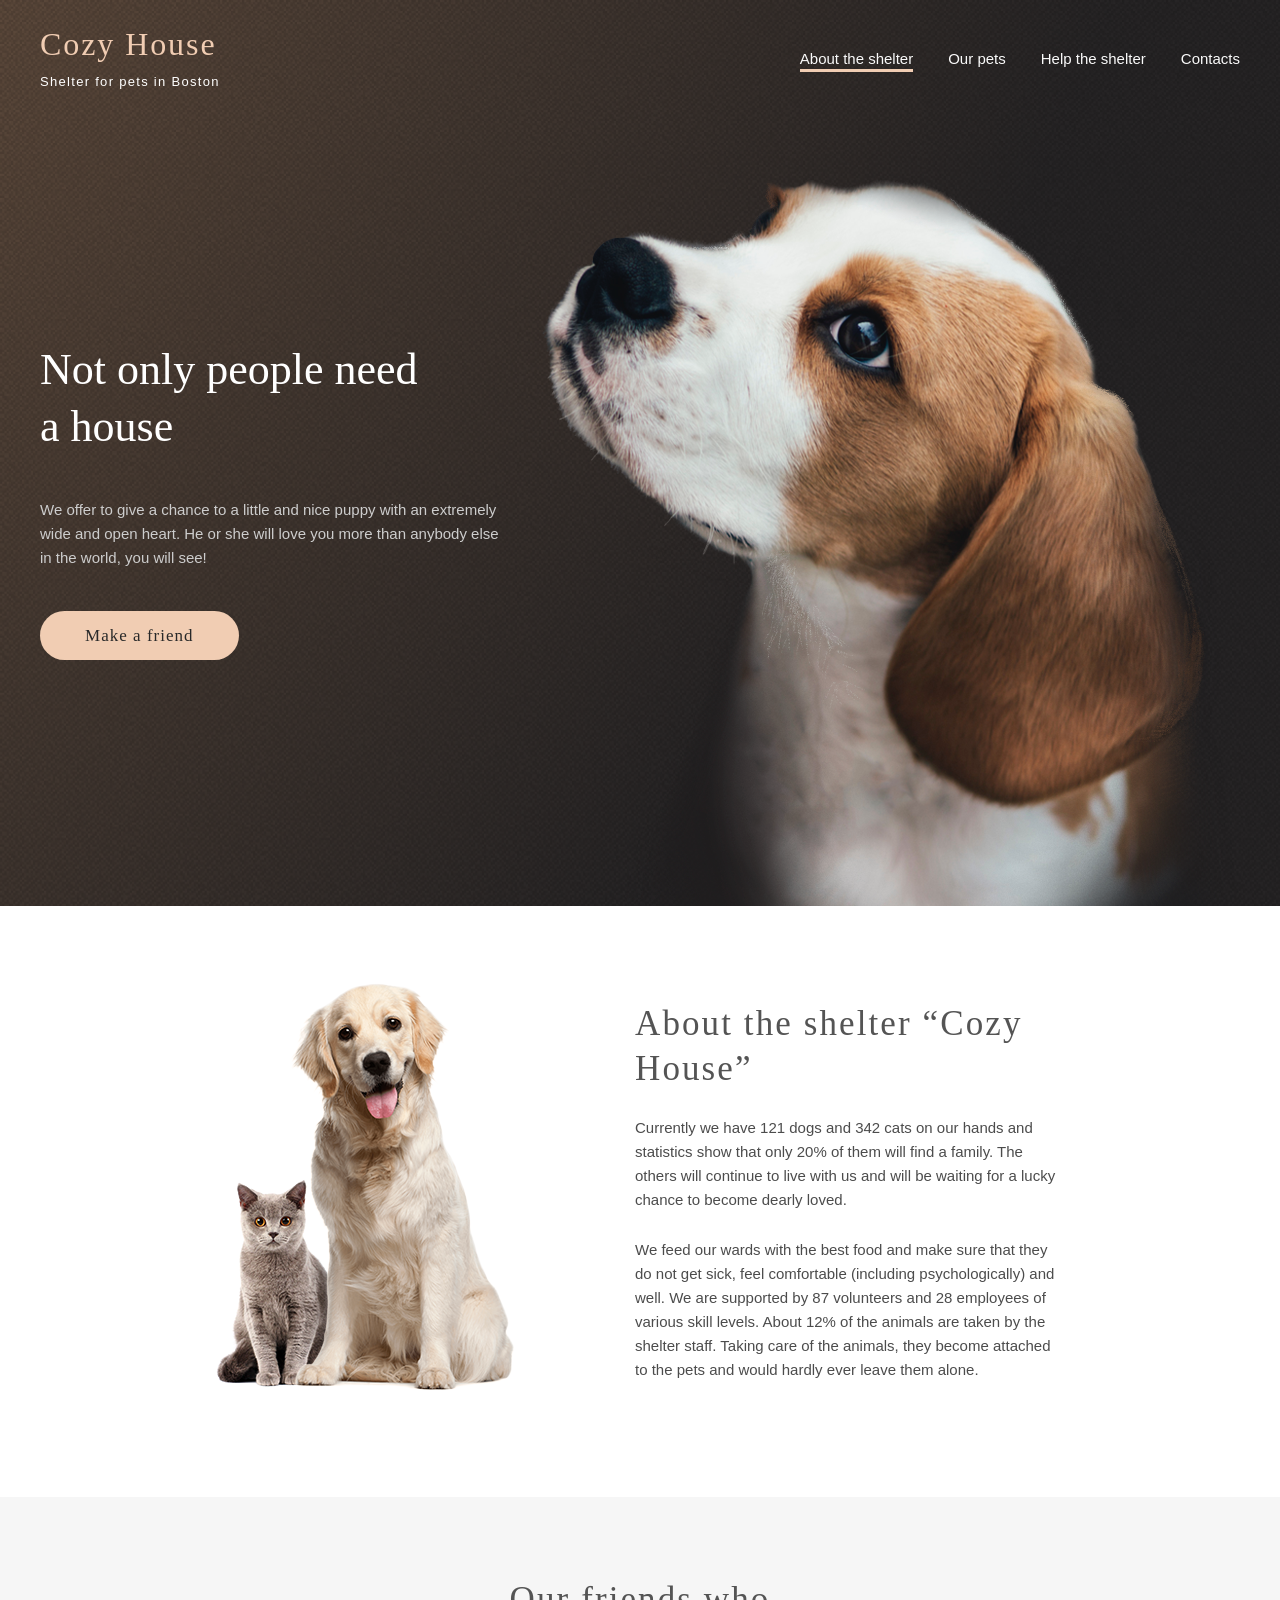
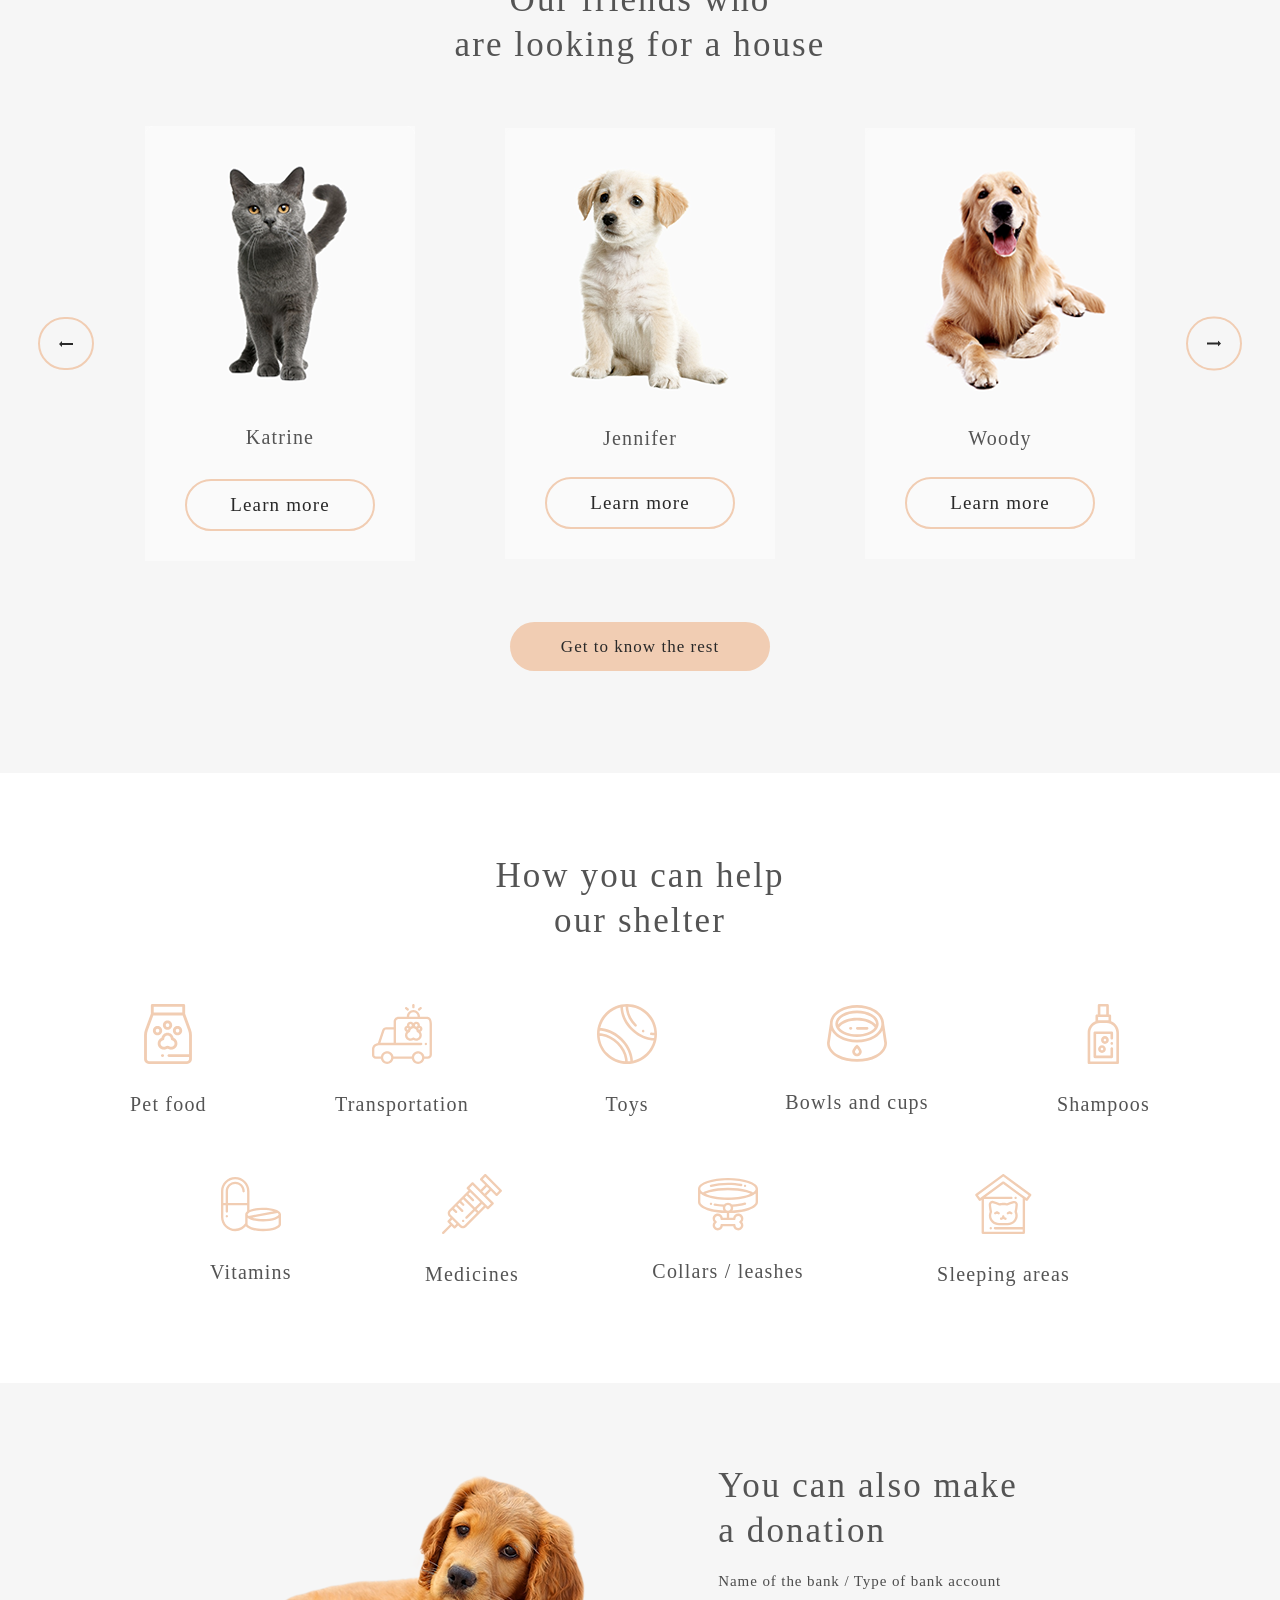
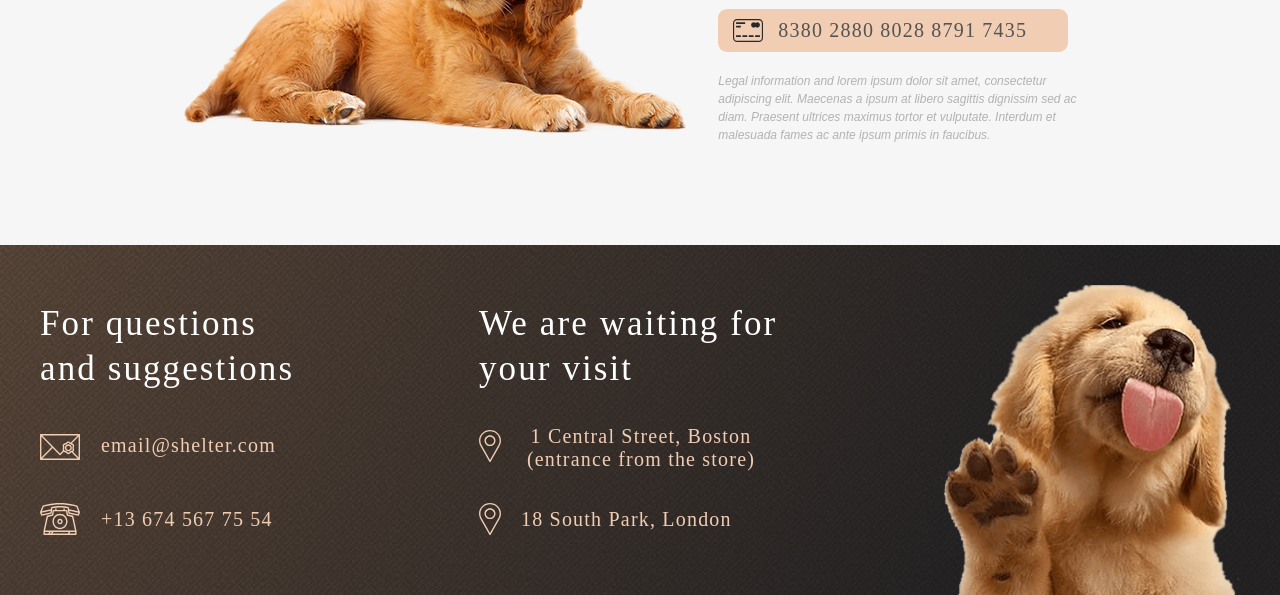
==== commit bf464d48: "feat: add addition, footer sections and page pets" ====
--- a/shelter/index.html
+++ b/shelter/index.html
@@ -10,9 +10,6 @@
 </head>
 
 <body>
-    <h1>
-        Project in prograce
-    </h1>
     <header class="header ">
         <div class="wrapper wrap">
             <div class="logo">
@@ -33,7 +30,7 @@
                         </a>
                     </li>
                     <li class="header-item">
-                        <a href="./assets/pages/pets.html" class="header-link text-nav-links font-Arial">
+                        <a href="./src/pages/pets.html" class="header-link text-nav-links font-Arial">
                             Our pets
                         </a>
                     </li>
@@ -373,7 +370,128 @@
                     </div>
                 </div>
             </section>
+            <section class="in-addition">
+                <div class="wrap">
+                    <div class="in-addition__container">
+                        <img src="./src/img/donation-dog.png" alt="donation-dog" class="in-iaddition__img">
+                        <div class="in-addition__article">
+                            <h2 class="in-additiob__h2 font-Georgia text-h2-dark">
+                                You can also make a donation
+                            </h2>
+                            <p class="in-additiob__text font-Georgia text-p-dark">
+                                Name of the bank / Type of bank account
+                            </p>
+                            <div class="in-addition__routing-number">
+                                <svg width="30" height="23" viewBox="0 0 30 23" fill="none"
+                                    xmlns="http://www.w3.org/2000/svg">
+                                    <path
+                                        d="M25.9815 23H4.01915C1.80285 23 0 21.2046 0 19.0001V3.9999C0 1.79421 1.80285 0 4.01915 0H25.9808C28.196 0 30 1.79421 30 3.9999V19.0001C30.0006 21.2052 28.1972 23 25.9815 23ZM4.01915 1.14285C2.43563 1.14285 1.14836 2.42396 1.14836 3.9999V19.0001C1.14836 20.5755 2.43563 21.8571 4.01915 21.8571H25.9808C27.5638 21.8571 28.8516 20.5755 28.8516 19.0001V3.9999C28.8516 2.42396 27.5638 1.14285 25.9808 1.14285H4.01915ZM20.7037 3.35993C22.1363 3.35993 23.2977 4.51532 23.2977 5.94153C23.2977 7.36774 22.1368 8.52376 20.7037 8.52376C19.2706 8.52376 18.1097 7.36783 18.1097 5.94153C18.1097 4.51523 19.2712 3.35993 20.7037 3.35993ZM24.3204 3.35993C25.7529 3.35993 26.9151 4.51532 26.9151 5.94153C26.9151 7.36774 25.7536 8.52376 24.3204 8.52376C22.8873 8.52376 21.7264 7.36783 21.7264 5.94153C21.7264 4.51523 22.8879 3.35993 24.3204 3.35993ZM3.0861 16.3339H7.8683V18.0481H3.0861V16.3339ZM9.43467 16.3339H14.2175V18.0481H9.43467V16.3339ZM15.782 16.3339H20.5659V18.0481H15.782V16.3339ZM22.1305 16.3339H26.9144V18.0481H22.1305V16.3339ZM3.0861 3.36046H12.1263V5.07474H3.0861V3.36046ZM3.0861 6.76208H7.86946V8.47637H3.0861V6.76208Z"
+                                        fill="#292929" />
+                                </svg>
+                                <span class="routing-number text-h4-dark font-Georgia">
+                                    8380 2880 8028 8791 7435
+                                </span>
+                            </div>
+                            <p class="in-addition__description font-Arial text-oppacity">
+                                Legal information and lorem ipsum dolor sit amet, consectetur adipiscing elit. Maecenas
+                                a ipsum at libero sagittis dignissim sed ac diam. Praesent ultrices maximus tortor et
+                                vulputate. Interdum et malesuada fames ac ante ipsum primis in faucibus.
+                            </p>
+                        </div>
+                    </div>
+                </div>
+            </section>
         </div>
+    </main>
+    <footer id="contacts" class="footer">
+        <div class="wrap">
+            <div class="footer-container">
+                <div class="footer-contacts">
+                    <h2 class="footer-contacts__h2 font-Georgia text-h2-light">
+                        For questions and suggestions
+                    </h2>
+                    <div class="box-contacts">
+                        <div class="contact-mail">
+                            <svg width="40" height="26" viewBox="0 0 40 26" fill="none"
+                                xmlns="http://www.w3.org/2000/svg">
+                                <path
+                                    d="M39.315 0H0.684964C0.5033 0 0.329077 0.0732456 0.200621 0.203625C0.0721657 0.334003 0 0.510836 0 0.695219V25.3048C0 25.4892 0.0721657 25.666 0.200621 25.7964C0.329077 25.9268 0.5033 26 0.684964 26H39.315C39.4967 26 39.6709 25.9268 39.7994 25.7964C39.9278 25.666 40 25.4892 40 25.3048V0.695219C40 0.510836 39.9278 0.334003 39.7994 0.203625C39.6709 0.0732456 39.4967 0 39.315 0ZM32.5774 15.0331C32.6846 15.5259 32.7954 16.0355 32.6513 16.2882C32.4966 16.5596 31.9966 16.7173 31.5131 16.8699C31.1316 16.9902 30.7373 17.1147 30.3857 17.3212C30.0461 17.5206 29.7523 17.8001 29.4683 18.0704C29.0772 18.4426 28.7079 18.794 28.374 18.794C28.04 18.794 27.6706 18.4425 27.2797 18.0704C26.9956 17.8001 26.7018 17.5205 26.3622 17.3212C26.0107 17.1147 25.6163 16.9903 25.2348 16.8699C24.7513 16.7173 24.2513 16.5596 24.0967 16.2882C23.9526 16.0355 24.0633 15.5259 24.1705 15.0331C24.2584 14.6285 24.3493 14.2103 24.3493 13.7821C24.3493 13.354 24.2584 12.9356 24.1705 12.5311C24.0633 12.0383 23.9526 11.5288 24.0967 11.2759C24.2513 11.0046 24.7513 10.8468 25.2348 10.6942C25.6163 10.5739 26.0107 10.4494 26.3622 10.243C26.7018 10.0435 26.9956 9.76403 27.2797 9.49373C27.6706 9.12165 28.04 8.77015 28.374 8.77015C28.7079 8.77015 29.0773 9.12165 29.4683 9.49373C29.7523 9.76403 30.0461 10.0435 30.3857 10.243C30.7373 10.4493 31.1316 10.5738 31.5131 10.6941C31.9966 10.8467 32.4966 11.0045 32.6512 11.2758C32.7954 11.5286 32.6846 12.0381 32.5774 12.5309C32.4895 12.9354 32.3986 13.3537 32.3986 13.7819C32.3986 14.2102 32.4895 14.6286 32.5774 15.0331ZM30.5975 8.66076C30.5345 8.60237 30.4705 8.54156 30.4053 8.47955C29.8904 7.98955 29.2497 7.3798 28.374 7.3798C27.4982 7.3798 26.8575 7.98955 26.3426 8.47955C26.1045 8.70609 25.8796 8.92013 25.6761 9.03961C25.4574 9.168 25.1518 9.26449 24.8281 9.36655C24.1276 9.58763 23.3336 9.8381 22.9109 10.5797C22.5001 11.3004 22.6768 12.1134 22.8328 12.8307C22.9081 13.1777 22.9794 13.5055 22.9794 13.7821C22.9794 14.0587 22.9081 14.3866 22.8328 14.7336C22.6975 15.3556 22.5473 16.0496 22.7775 16.693L19.9997 19.5464L2.32449 1.39044H37.6748L30.5975 8.66076ZM11.7007 13L1.36993 23.6116V2.38812L11.7007 13ZM12.6635 13.989L19.5124 21.0242C19.5761 21.0896 19.6519 21.1416 19.7356 21.177C19.8192 21.2125 19.9089 21.2308 19.9996 21.2308C20.0902 21.2308 20.18 21.2125 20.2636 21.177C20.3472 21.1416 20.4231 21.0896 20.4868 21.0242L23.6841 17.7398C24.044 17.9494 24.4495 18.0781 24.8281 18.1976C25.1518 18.2997 25.4575 18.3962 25.6761 18.5245C25.8796 18.644 26.1044 18.8581 26.3426 19.0846C26.8575 19.5746 27.4982 20.1844 28.374 20.1844C29.2496 20.1844 29.8904 19.5746 30.4053 19.0846C30.6434 18.858 30.8682 18.644 31.0718 18.5244C31.2043 18.4466 31.3691 18.3806 31.5502 18.3179L37.675 24.6094H2.32431L12.6635 13.989ZM32.9664 17.7946C33.3117 17.6108 33.6223 17.3612 33.8371 16.9846C34.2479 16.2639 34.0711 15.4508 33.9151 14.7336C33.8398 14.3866 33.7686 14.0587 33.7686 13.7821C33.7686 13.5055 33.8398 13.1777 33.9151 12.8307C34.0711 12.1134 34.2479 11.3005 33.837 10.5797C33.4142 9.8381 32.6203 9.58763 31.9197 9.36655L31.8559 9.34634L38.6301 2.38738V23.6122L32.9664 17.7946Z"
+                                    fill="#F1CDB3" />
+                                <path
+                                    d="M28.374 10.2424C26.451 10.2424 24.8865 11.8302 24.8865 13.782C24.8865 15.7337 26.451 17.3215 28.374 17.3215C30.297 17.3215 31.8614 15.7337 31.8614 13.782C31.8614 11.8302 30.2969 10.2424 28.374 10.2424ZM28.374 15.9311C27.2064 15.9311 26.2564 14.967 26.2564 13.782C26.2564 12.5969 27.2063 11.6328 28.374 11.6328C29.5416 11.6328 30.4915 12.5969 30.4915 13.782C30.4915 14.967 29.5415 15.9311 28.374 15.9311Z"
+                                    fill="#F1CDB3" />
+                            </svg>
+                            <a href="mailto:email@shelter.com" class="footer-mail font-Georgia text-h4-brown">
+                                email@shelter.com
+                            </a>
+                        </div>
+                        <div class="contact-phone">
+                            <svg width="40" height="32" viewBox="0 0 40 32" fill="none"
+                                xmlns="http://www.w3.org/2000/svg">
+                                <path
+                                    d="M39.9461 8.89543L37.5102 2.9049C37.4685 2.80251 37.4043 2.71139 37.3226 2.63868C37.2408 2.56598 37.1437 2.51367 37.0389 2.48585L34.111 1.70799C25.5388 -0.569376 14.4609 -0.569281 5.88906 1.70799L2.96105 2.48585C2.85626 2.51367 2.75918 2.56598 2.67743 2.63868C2.59568 2.71139 2.53147 2.80251 2.48984 2.9049L0.0539764 8.89543C-0.0131281 9.06038 -0.0178273 9.24503 0.0407965 9.41333L1.01509 12.2089C1.07166 12.3713 1.18339 12.5075 1.32986 12.5925C1.47633 12.6775 1.64776 12.7056 1.8128 12.6717L11.0692 10.7747C11.2084 10.7462 11.3359 10.675 11.4348 10.5706C11.5337 10.4661 11.5993 10.3334 11.623 10.19L12.4245 5.32594C16.8365 4.18994 23.1635 4.18994 27.5753 5.32594L28.3769 10.19C28.4006 10.3335 28.4662 10.4663 28.5651 10.5707C28.664 10.6751 28.7915 10.7463 28.9307 10.7748L38.187 12.6718C38.352 12.7056 38.5234 12.6774 38.6699 12.5924C38.8164 12.5075 38.9281 12.3714 38.9848 12.209L39.9592 9.41343C40.0178 9.2451 40.0131 9.06043 39.9461 8.89543ZM2.13193 11.1412L1.63183 9.70624L10.5973 7.78606L10.321 9.46295L2.13193 11.1412ZM11.6222 4.0568C11.4935 4.09314 11.3777 4.16636 11.2883 4.26784C11.1989 4.36933 11.1396 4.49486 11.1174 4.62969L10.848 6.26453L1.85991 8.1896L3.65015 3.78707L6.2409 3.09877C14.5991 0.878304 25.4007 0.878208 33.7593 3.09877L36.35 3.78707L38.1403 8.1896L29.1522 6.26453L28.8828 4.62969C28.8606 4.49487 28.8013 4.36936 28.7119 4.26788C28.6224 4.1664 28.5066 4.09318 28.378 4.0568C23.6016 2.70615 16.3984 2.70615 11.6222 4.0568ZM37.8681 11.1412L29.6792 9.46295L29.4028 7.78606L38.3682 9.70624L37.8681 11.1412Z"
+                                    fill="#F1CDB3" />
+                                <path
+                                    d="M33.2901 13.1186C33.261 12.9842 33.1948 12.8612 33.0995 12.7643C33.0041 12.6673 32.8836 12.6005 32.7522 12.5717L27.9776 11.526L27.3764 7.51395C27.351 7.34431 27.2672 7.18959 27.1401 7.07781C27.013 6.96603 26.851 6.90458 26.6835 6.90458H24.814V5.96398C24.814 5.56724 24.5002 5.2456 24.1129 5.2456C23.7257 5.2456 23.4119 5.56724 23.4119 5.96398V6.90458H16.5882V5.96398C16.5882 5.56724 16.2744 5.2456 15.8871 5.2456C15.4999 5.2456 15.1861 5.56724 15.1861 5.96398V6.90458H13.3166C13.1491 6.90458 12.9871 6.96603 12.86 7.07781C12.7329 7.18959 12.6491 7.34431 12.6237 7.51395L12.0224 11.526L7.24791 12.5717C7.11654 12.6005 6.996 12.6673 6.90063 12.7643C6.80527 12.8612 6.73908 12.9842 6.70996 13.1186L3.46796 28.0878C3.45692 28.1389 3.45134 28.1911 3.45132 28.2434V31.2816C3.45132 31.4721 3.52519 31.6549 3.65666 31.7896C3.78814 31.9243 3.96645 32 4.15239 32H35.8477C36.0336 32 36.212 31.9243 36.3434 31.7896C36.4749 31.6549 36.5488 31.4721 36.5488 31.2816V28.2434C36.5488 28.1911 36.5432 28.1389 36.5321 28.0878L33.2901 13.1186ZM7.98131 13.8802L12.7885 12.8273C12.9276 12.7968 13.0544 12.7238 13.152 12.6178C13.2496 12.5118 13.3134 12.3779 13.335 12.2338L13.9183 8.34134H26.0819L26.6651 12.2338C26.6867 12.3779 26.7505 12.5118 26.8481 12.6178C26.9457 12.7238 27.0725 12.7968 27.2115 12.8273L32.0189 13.8802L34.9741 27.5251H5.0261L7.98131 13.8802ZM11.7966 28.9618L10.8935 30.5632H9.82782L10.7309 28.9618H11.7966ZM13.416 28.9618H28.6721L27.769 30.5632H12.513L13.416 28.9618ZM4.85345 28.9618H9.11142L8.20836 30.5632H4.85345V28.9618ZM29.3885 30.5632L30.2916 28.9618H35.1466V30.5632H29.3885Z"
+                                    fill="#F1CDB3" />
+                                <path
+                                    d="M20 26.1606C24.1492 26.1606 27.5248 22.7016 27.5248 18.45C27.5248 14.1983 24.1492 10.7393 20 10.7393C15.8509 10.7393 12.4753 14.1983 12.4753 18.45C12.4753 22.7016 15.8509 26.1606 20 26.1606ZM20 12.1761C23.3761 12.1761 26.1227 14.9905 26.1227 18.45C26.1227 21.9094 23.3761 24.7238 20 24.7238C16.624 24.7238 13.8774 21.9094 13.8774 18.45C13.8774 14.9905 16.624 12.1761 20 12.1761Z"
+                                    fill="#F1CDB3" />
+                                <path
+                                    d="M20 21.1847C21.4717 21.1847 22.6691 19.9578 22.6691 18.4497C22.6691 16.9416 21.4717 15.7147 20 15.7147C18.5283 15.7147 17.3309 16.9416 17.3309 18.4497C17.3309 19.9578 18.5283 21.1847 20 21.1847ZM20 17.1514C20.6987 17.1514 21.267 17.7338 21.267 18.4497C21.267 19.1656 20.6987 19.7479 20 19.7479C19.3014 19.7479 18.733 19.1656 18.733 18.4497C18.733 17.7339 19.3014 17.1514 20 17.1514Z"
+                                    fill="#F1CDB3" />
+                            </svg>
+                            <a href="tel:+13&nbsp674&nbsp567&nbsp75&nbsp54"
+                                class="footer-phone font-Georgia text-h4-brown">
+                                +13 674 567 75 54
+                            </a>
+                        </div>
+                    </div>
+                </div>
+                <div class="footer-location">
+                    <h2 class="footer-location__h2 font-Georgia text-h2-light">
+                        We are waiting for your visit
+                    </h2>
+                    <div class="box-location">
+                        <div class="loaction-first">
+                            <div class="marker">
+                                <svg width="22" height="32" viewBox="0 0 22 32" fill="none"
+                                    xmlns="http://www.w3.org/2000/svg">
+                                    <path
+                                        d="M11 0C4.93475 0 3.05176e-05 4.78519 3.05176e-05 10.6667C3.05176e-05 12.4323 0.455262 14.1829 1.32067 15.7357L10.3985 31.6562C10.5193 31.8685 10.7496 32 11 32C11.2504 32 11.4807 31.8685 11.6016 31.6562L20.6827 15.7304C21.5448 14.1829 22 12.4323 22 10.6666C22 4.78519 17.0653 0 11 0ZM19.4762 15.0905L11 29.9557L2.52717 15.0964C1.7732 13.7435 1.37507 12.2116 1.37507 10.6667C1.37507 5.52019 5.69278 1.33337 11 1.33337C16.3073 1.33337 20.625 5.52025 20.625 10.6667C20.625 12.2116 20.2269 13.7435 19.4762 15.0905Z"
+                                        fill="#F1CDB3" />
+                                    <path
+                                        d="M11 5.33329C7.9674 5.33329 5.50008 7.72585 5.50008 10.6666C5.50008 13.6074 7.9674 16 11 16C14.0327 16 16.5 13.6074 16.5 10.6667C16.5 7.72592 14.0327 5.33329 11 5.33329ZM11 14.6667C8.72537 14.6667 6.87505 12.8724 6.87505 10.6667C6.87505 8.46092 8.72537 6.66667 11 6.66667C13.2747 6.66667 15.125 8.46092 15.125 10.6667C15.125 12.8724 13.2747 14.6667 11 14.6667Z"
+                                        fill="#F1CDB3" />
+                                </svg>
+                            </div>
+                            <a href="https://maps.app.goo.gl/XbDv5cUdUJy2KnbQ7"
+                                class="location-usa font-Georgia text-h4-brown">
+                                1 Central Street, Boston (entrance from the store)
+                            </a>
+                        </div>
+                        <div class="location-second">
+                            <svg width="22" height="32" viewBox="0 0 22 32" fill="none"
+                                xmlns="http://www.w3.org/2000/svg">
+                                <path
+                                    d="M11 0C4.93475 0 3.05176e-05 4.78519 3.05176e-05 10.6667C3.05176e-05 12.4323 0.455262 14.1829 1.32067 15.7357L10.3985 31.6562C10.5193 31.8685 10.7496 32 11 32C11.2504 32 11.4807 31.8685 11.6016 31.6562L20.6827 15.7304C21.5448 14.1829 22 12.4323 22 10.6666C22 4.78519 17.0653 0 11 0ZM19.4762 15.0905L11 29.9557L2.52717 15.0964C1.7732 13.7435 1.37507 12.2116 1.37507 10.6667C1.37507 5.52019 5.69278 1.33337 11 1.33337C16.3073 1.33337 20.625 5.52025 20.625 10.6667C20.625 12.2116 20.2269 13.7435 19.4762 15.0905Z"
+                                    fill="#F1CDB3" />
+                                <path
+                                    d="M11 5.33329C7.9674 5.33329 5.50008 7.72585 5.50008 10.6666C5.50008 13.6074 7.9674 16 11 16C14.0327 16 16.5 13.6074 16.5 10.6667C16.5 7.72592 14.0327 5.33329 11 5.33329ZM11 14.6667C8.72537 14.6667 6.87505 12.8724 6.87505 10.6667C6.87505 8.46092 8.72537 6.66667 11 6.66667C13.2747 6.66667 15.125 8.46092 15.125 10.6667C15.125 12.8724 13.2747 14.6667 11 14.6667Z"
+                                    fill="#F1CDB3" />
+                            </svg>
+                            <a href="https://maps.app.goo.gl/RS39LcLKRDq61uw47"
+                                class="location-london font-Georgia text-h4-brown">
+                                18 South Park, London
+                            </a>
+                        </div>
+                    </div>
+                </div>
+                <img src="./src/img/footer-puppy.png" alt="puppy" class="footer-img">
+            </div>
+        </div>
+    </footer>
+    </div>
     </main>
     <script src="./index.js"></script>
 </body>
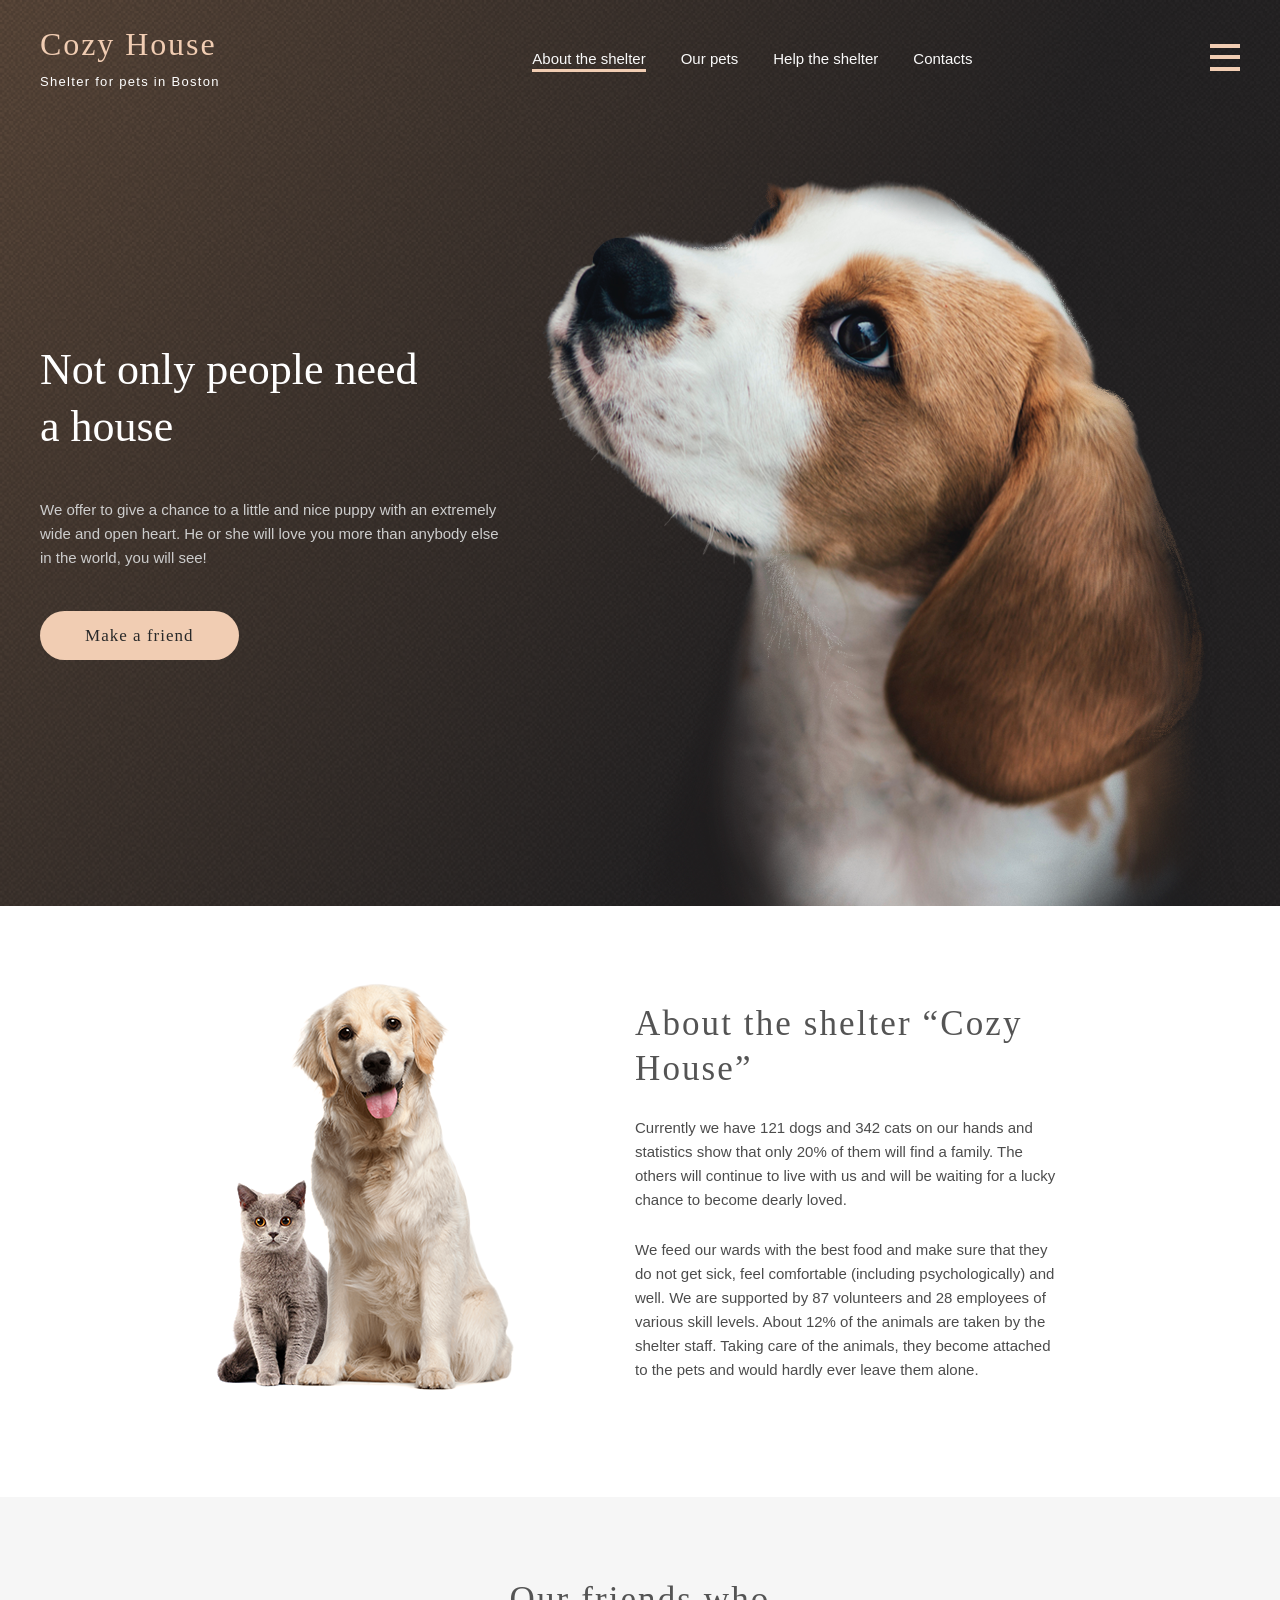
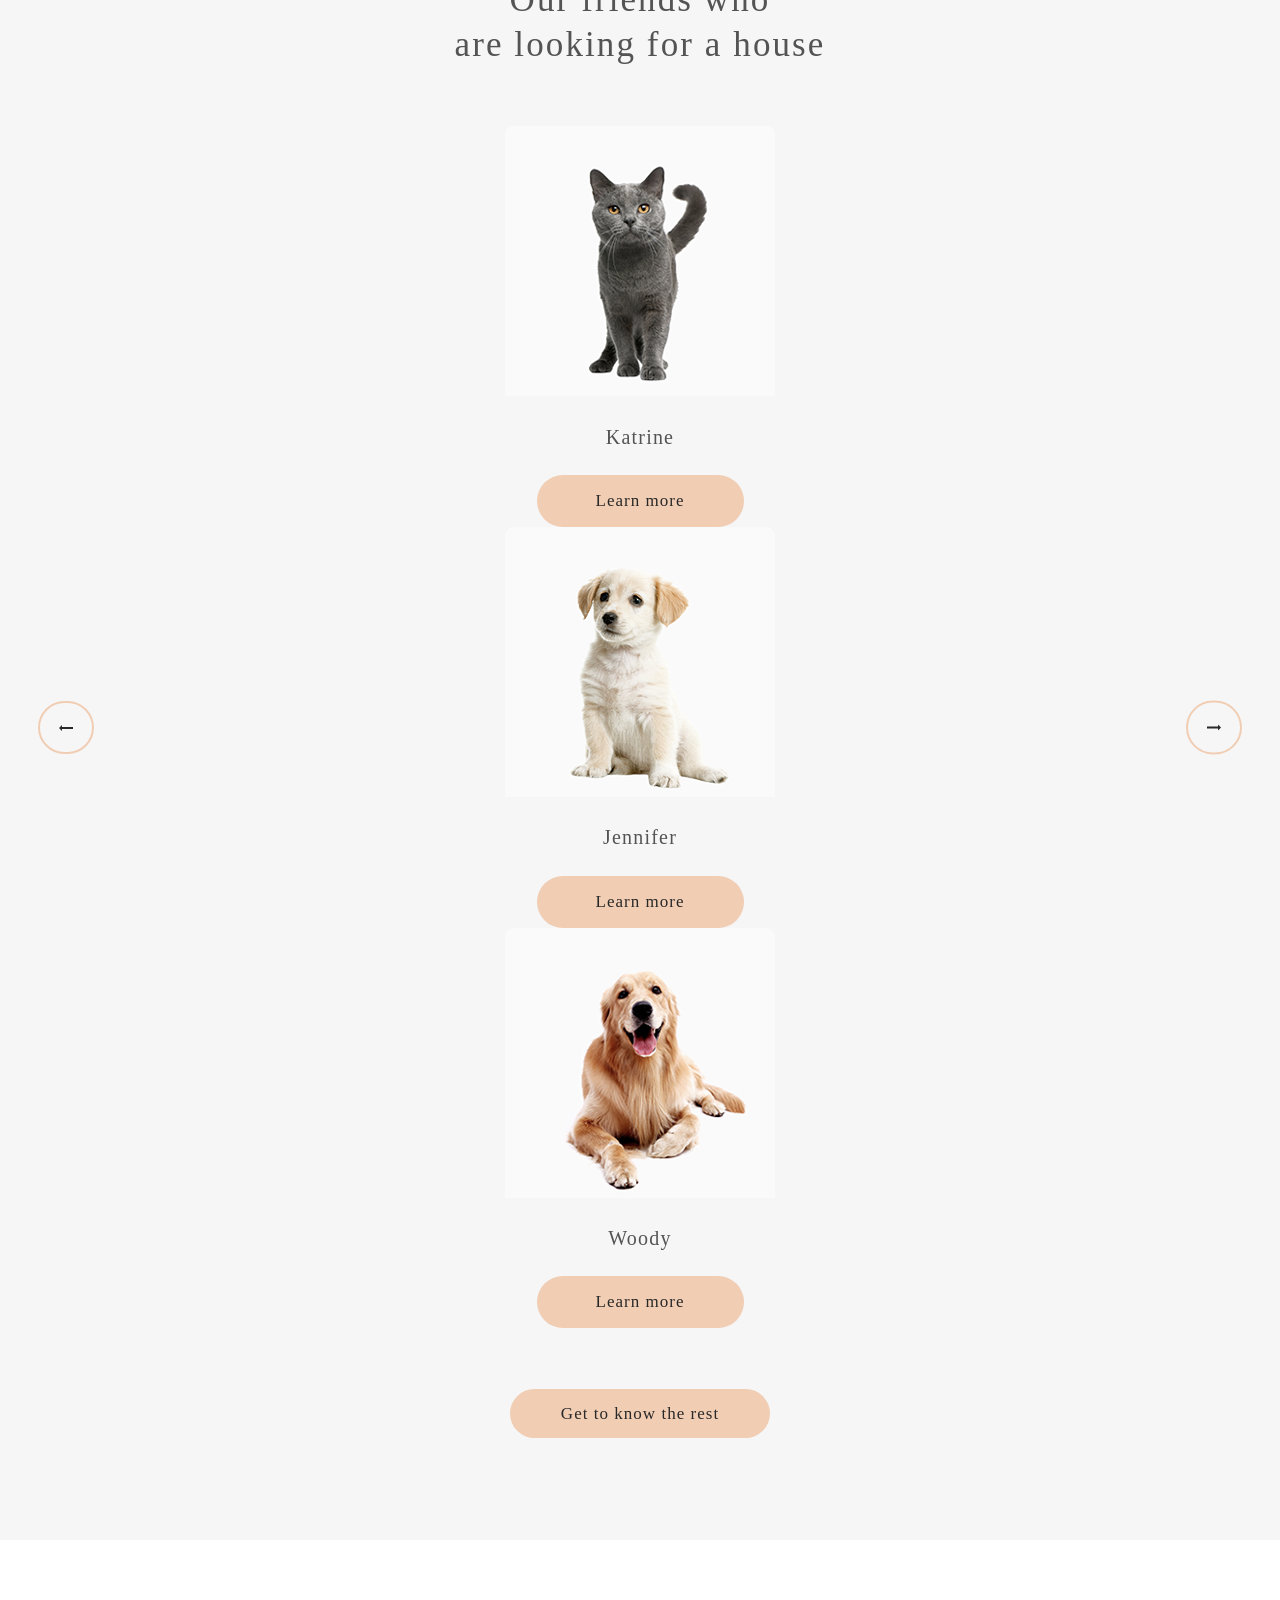
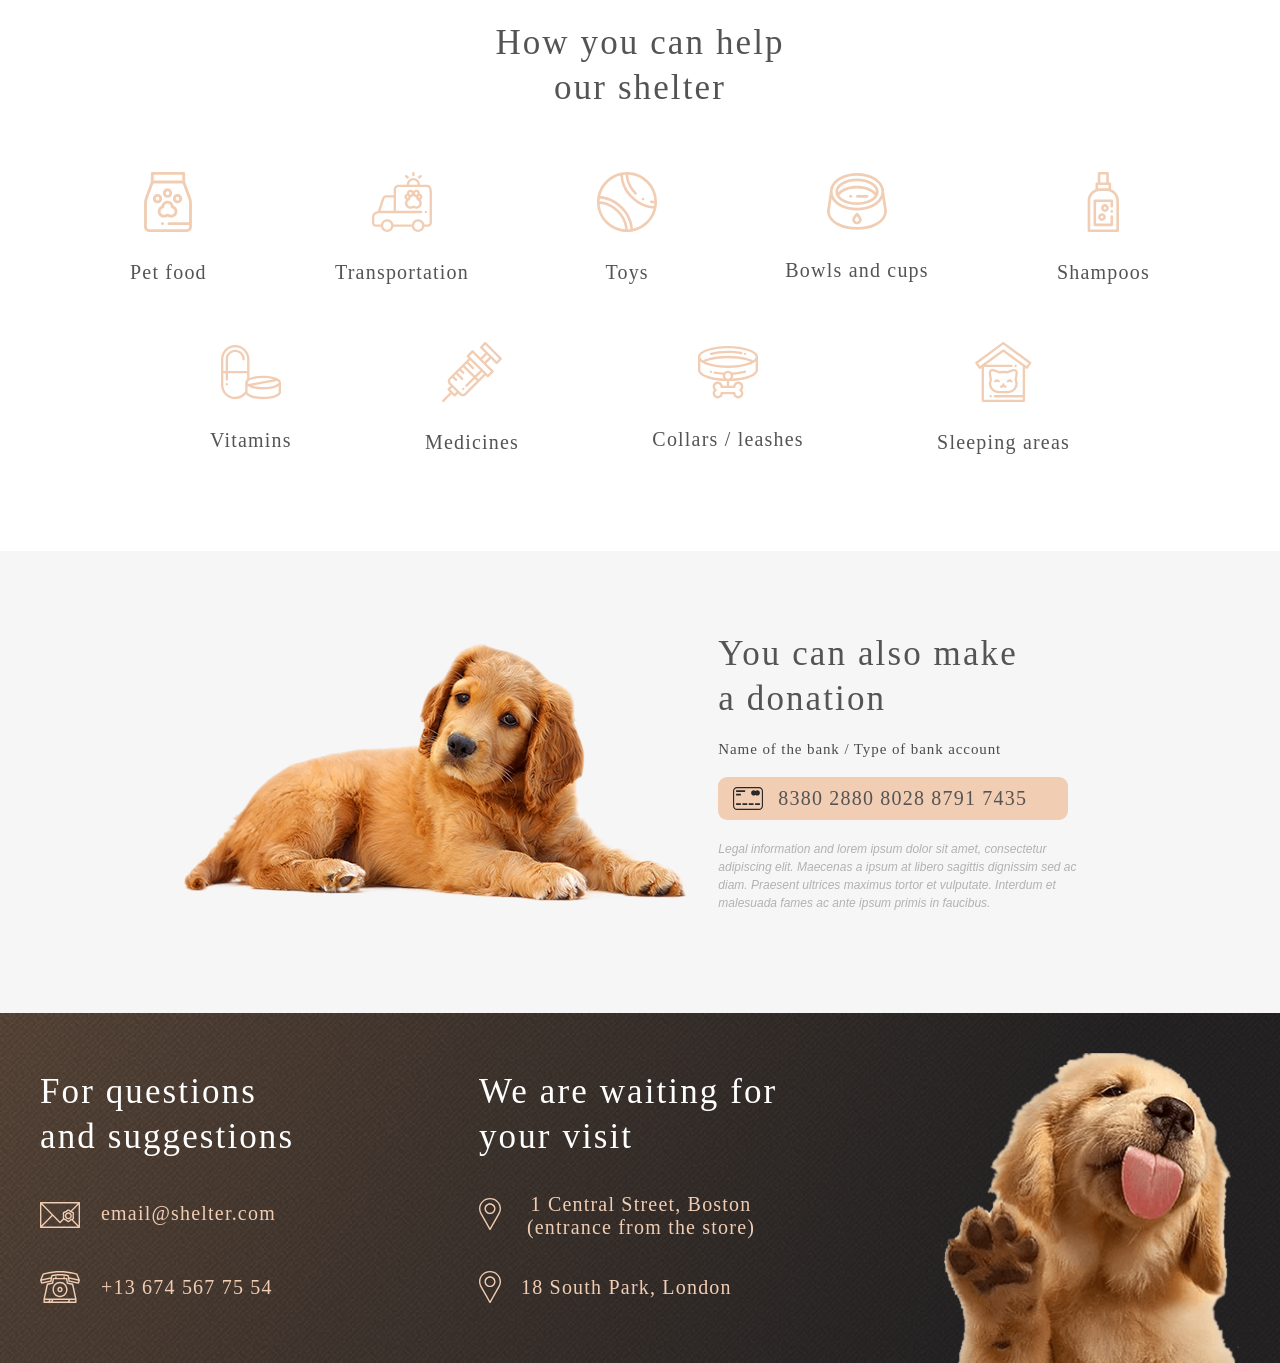
==== commit 771719c8: "feat: added burger menu, added slider, added pop-up" ====
--- a/shelter/index.html
+++ b/shelter/index.html
@@ -46,6 +46,11 @@
                     </li>
                 </ul>
             </nav>
+            <div class="header-burger">
+                <span class="burger"></span>
+                <span class="burger"></span>
+                <span class="burger"></span>
+            </div>
         </div>
         <section class="not-only wrap">
             <div class="not-only__container">
@@ -493,7 +498,8 @@
     </footer>
     </div>
     </main>
-    <script src="./index.js"></script>
+    <script type="module" src="./index.js"></script>
+    <script type="module" src="./src/components_js/slider.js"></script>
 </body>
 
 </html>
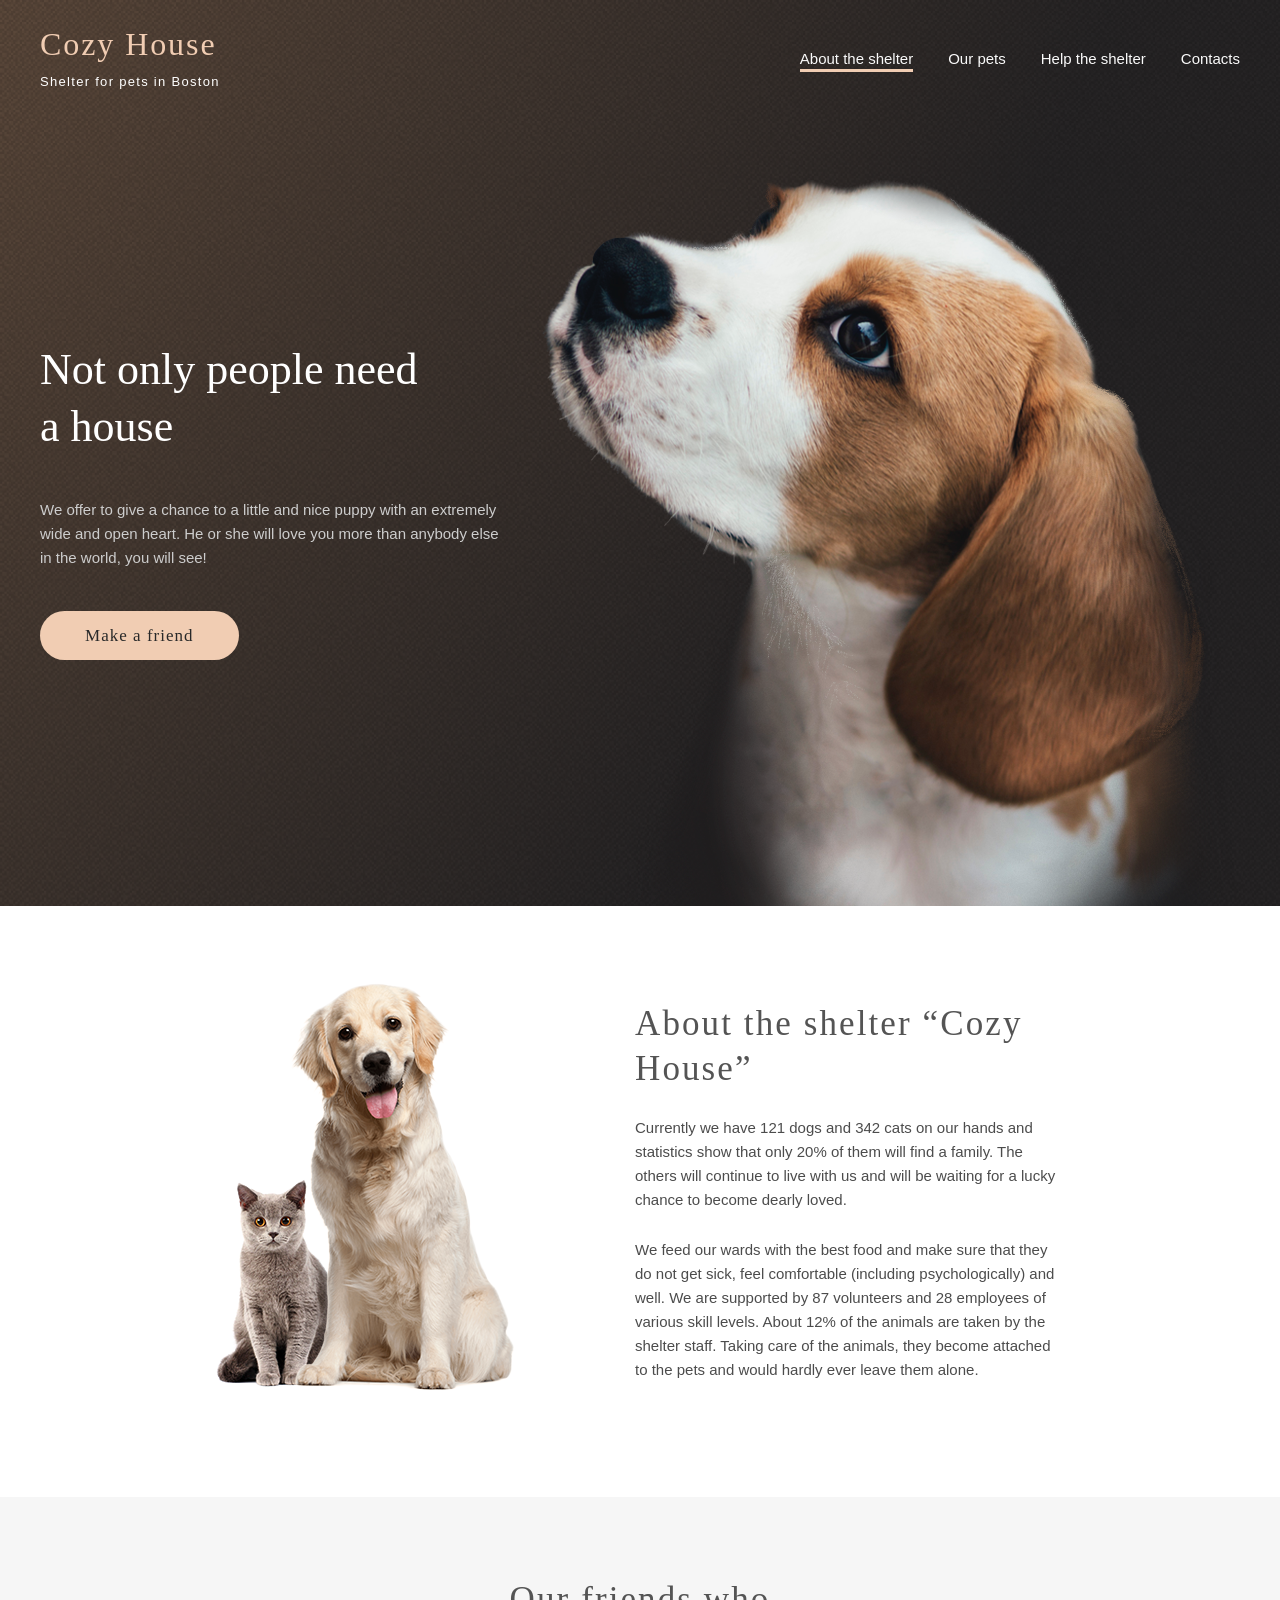
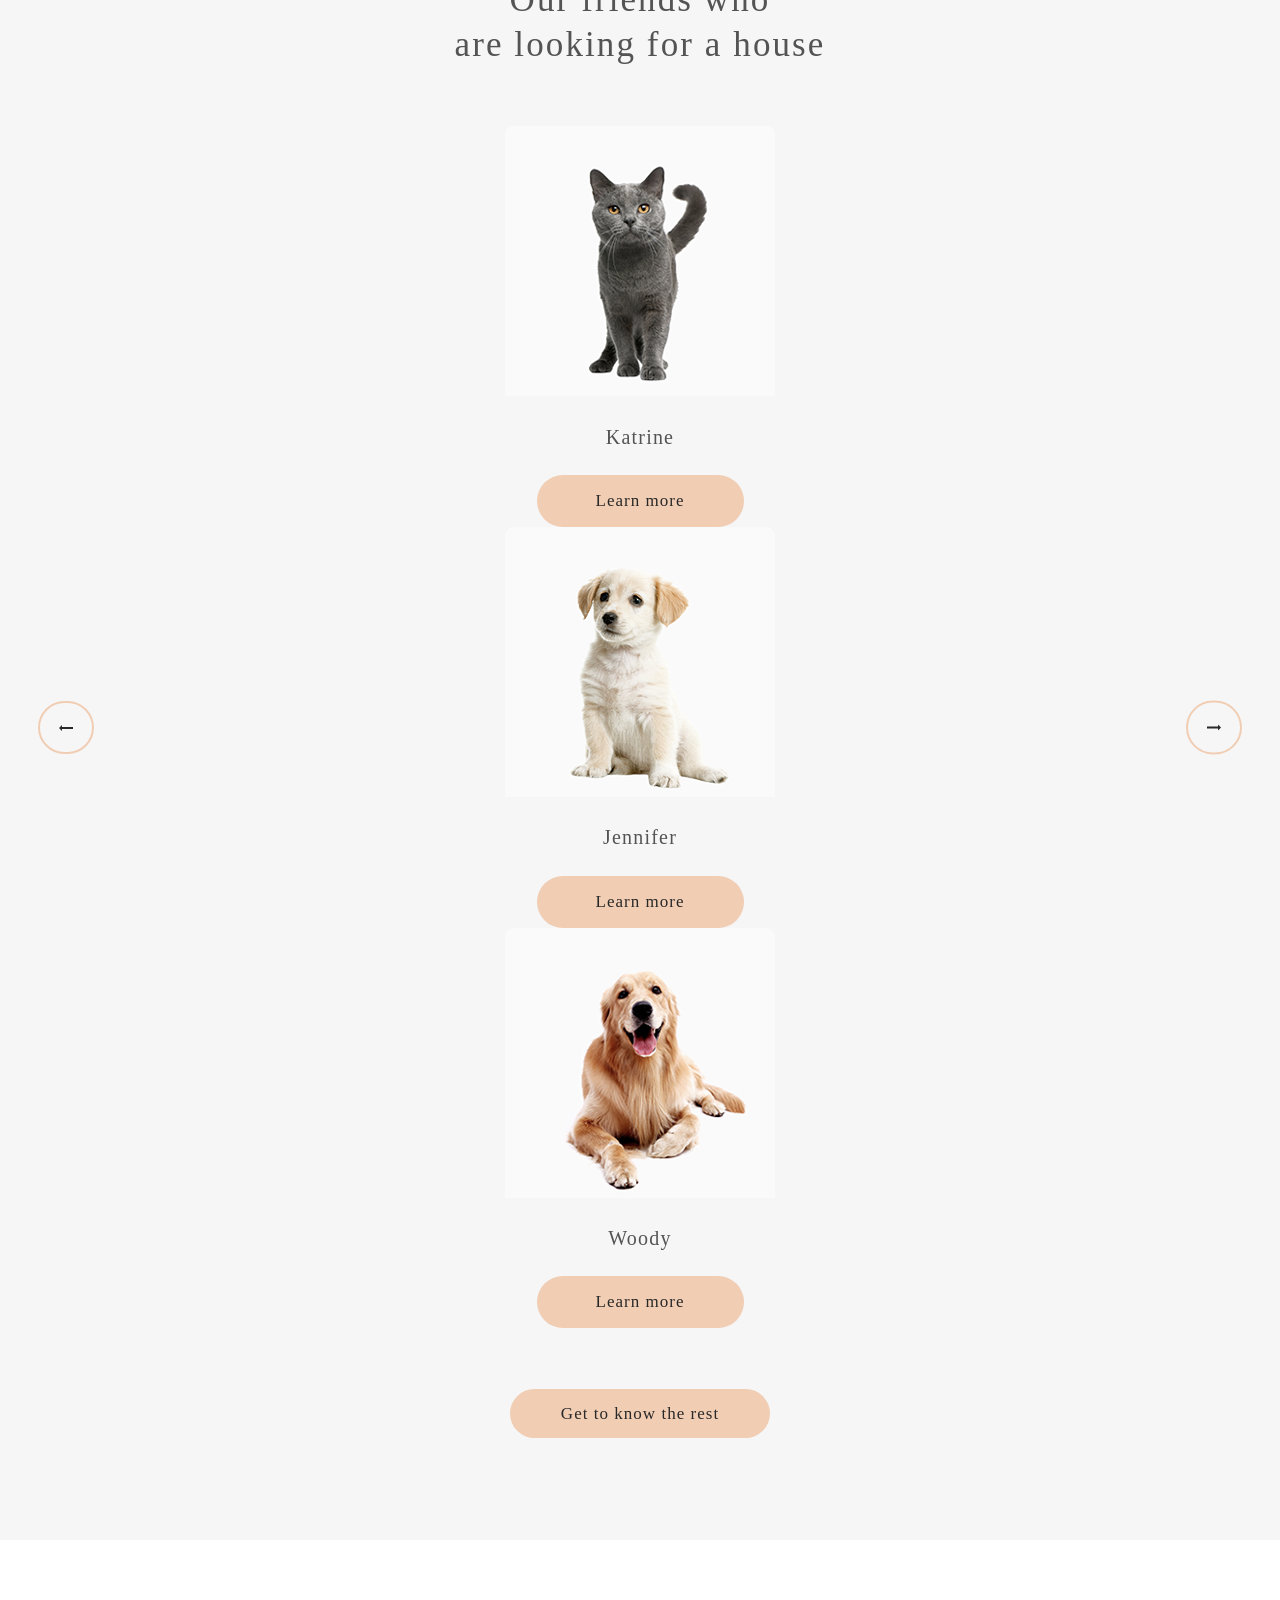
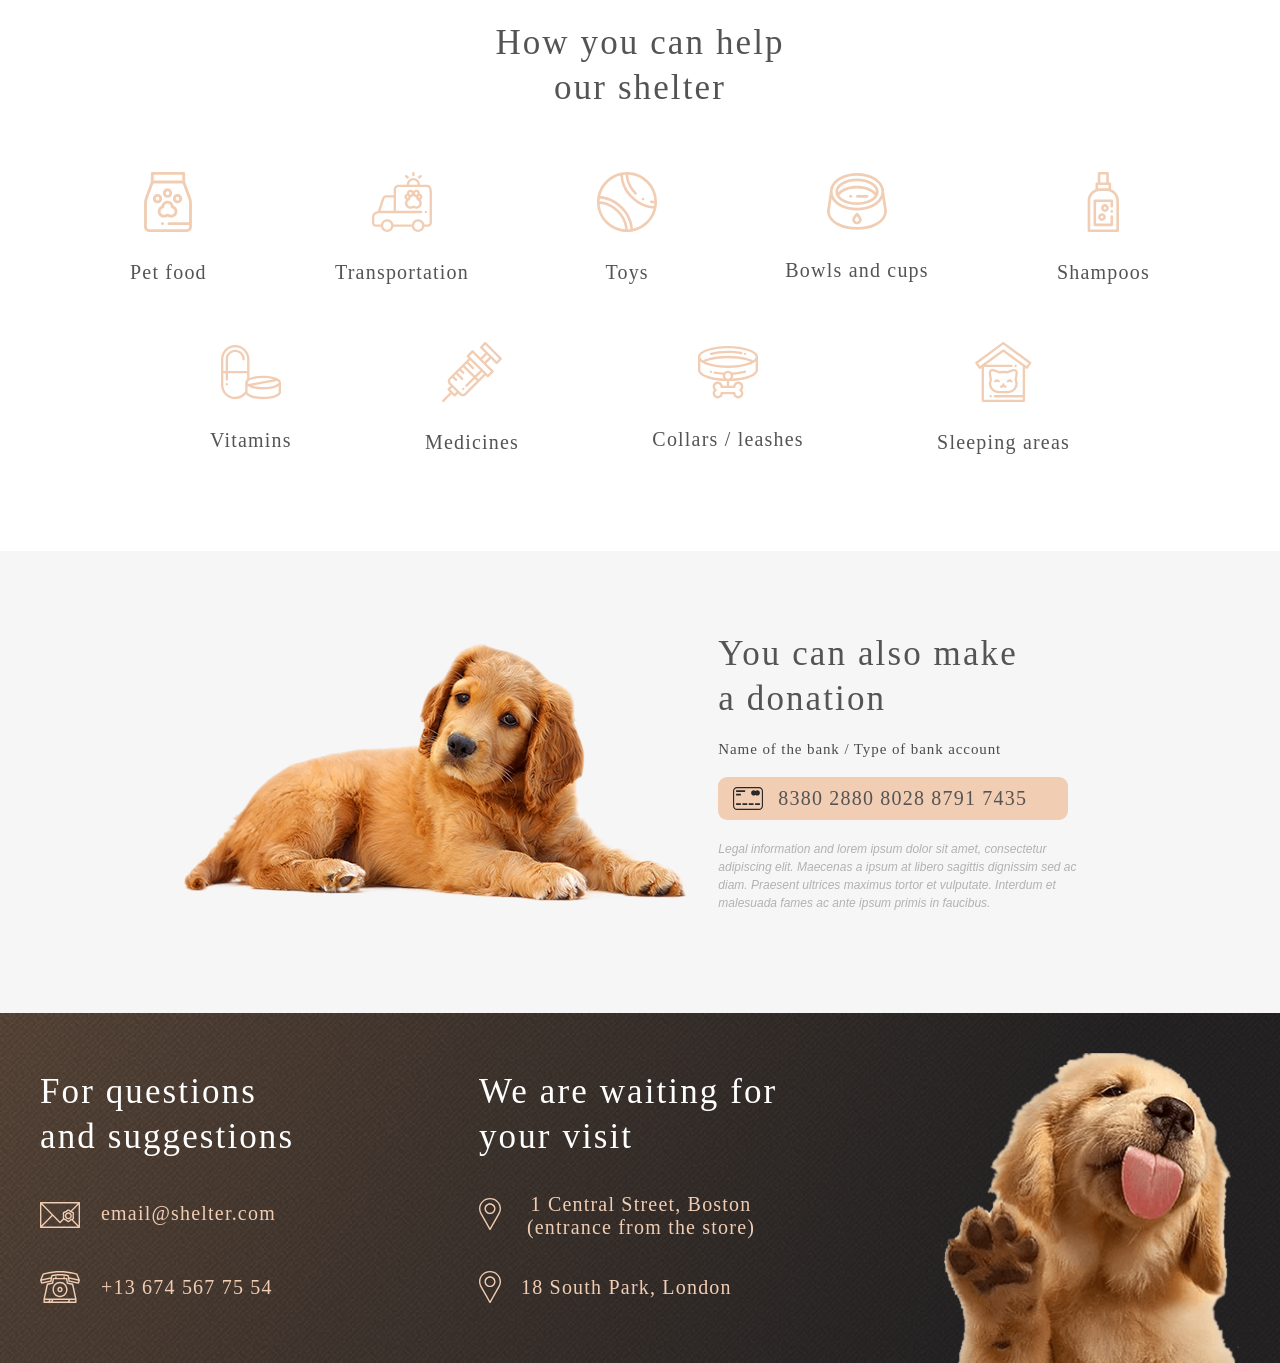
==== commit f2a28127: "feat:fix index.html" ====
--- a/shelter/index.html
+++ b/shelter/index.html
@@ -5,11 +5,12 @@
     <meta charset="UTF-8">
     <meta name="viewport" content="width=device-width, initial-scale=1.0">
     <link rel="stylesheet" href="./src/scss/style.css">
-    <link rel="shortcut icon" href="./assets/favicon/start-screen-puppy.ico" type="image/x-icon">
+    <link rel="shortcut icon" href="./src/favicon/start-screen-puppy.ico" type="image/x-icon">
     <title>Shelter</title>
 </head>
 
 <body>
+    <div class="coverBackground"></div>
     <header class="header ">
         <div class="wrapper wrap">
             <div class="logo">
